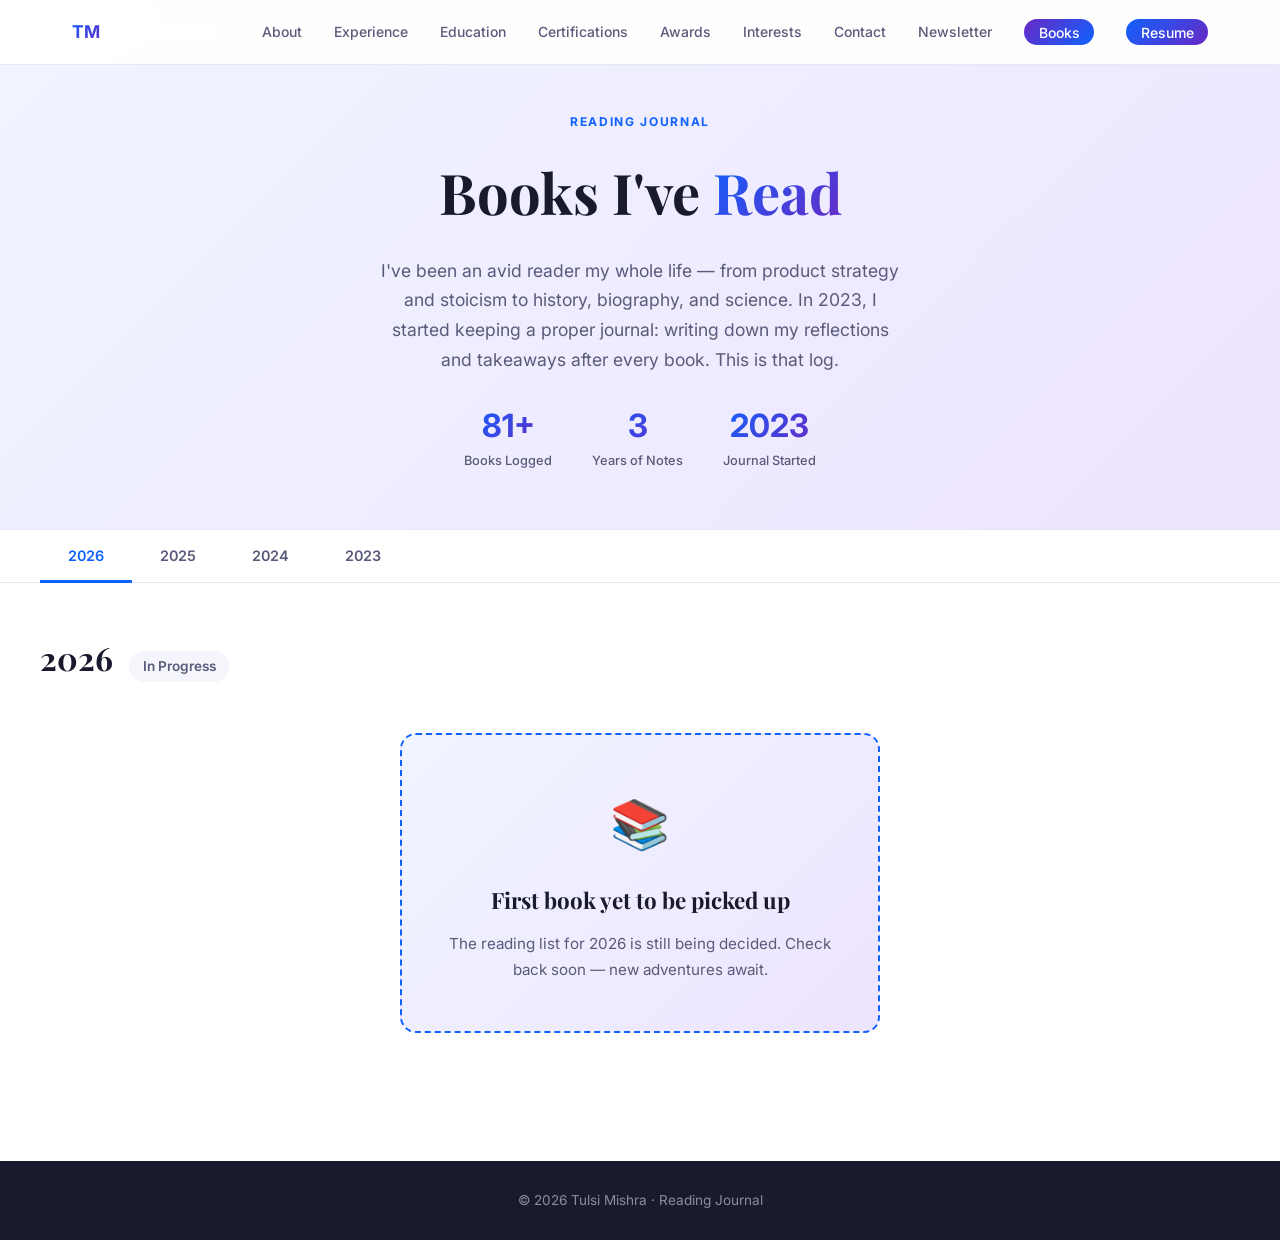
==== books.html @ aa8ccc3f "Improve Books page description and interest card - books.html: Clarify that reading predates the jou" ====
<!DOCTYPE html>
<html lang="en">
<head>
  <meta charset="UTF-8" />
  <meta name="viewport" content="width=device-width, initial-scale=1.0" />
  <title>Reading Journal — Tulsi Mishra</title>
  <link rel="preconnect" href="https://fonts.googleapis.com" />
  <link rel="preconnect" href="https://fonts.gstatic.com" crossorigin />
  <link href="https://fonts.googleapis.com/css2?family=Inter:wght@300;400;500;600;700&family=Playfair+Display:wght@700&display=swap" rel="stylesheet" />
  <link rel="stylesheet" href="style.css" />
  <style>
    /* ===========================
       BOOKS PAGE SPECIFIC
       =========================== */

    .books-hero {
      padding: 7rem 2rem 3.5rem;
      background: linear-gradient(135deg, #f0f5ff 0%, #ede4ff 100%);
      text-align: center;
      border-bottom: 1px solid var(--border);
    }

    .books-hero .section-label { margin-bottom: 0.75rem; }

    .books-hero h1 {
      font-family: var(--font-display);
      font-size: clamp(2.2rem, 5vw, 3.5rem);
      color: var(--text);
      margin-bottom: 1rem;
    }

    .books-hero h1 .accent {
      background: linear-gradient(135deg, var(--primary), var(--accent));
      -webkit-background-clip: text;
      -webkit-text-fill-color: transparent;
      background-clip: text;
    }

    .books-hero-sub {
      font-size: 1.1rem;
      color: var(--text-muted);
      max-width: 520px;
      margin: 0 auto 2rem;
    }

    .books-stats-bar {
      display: flex;
      justify-content: center;
      gap: 2.5rem;
      flex-wrap: wrap;
    }

    .books-stat {
      text-align: center;
    }

    .books-stat-num {
      display: block;
      font-size: 2rem;
      font-weight: 700;
      background: linear-gradient(135deg, var(--primary), var(--accent));
      -webkit-background-clip: text;
      -webkit-text-fill-color: transparent;
      background-clip: text;
      line-height: 1.2;
    }

    .books-stat-label {
      font-size: 0.8rem;
      color: var(--text-muted);
      font-weight: 500;
    }

    /* ===========================
       YEAR TABS
       =========================== */
    .year-tabs-wrap {
      position: sticky;
      top: 64px;
      z-index: 900;
      background: rgba(255,255,255,0.95);
      backdrop-filter: blur(12px);
      border-bottom: 1px solid var(--border);
      padding: 0 2rem;
    }

    .year-tabs {
      max-width: 1200px;
      margin: 0 auto;
      display: flex;
      gap: 0;
    }

    .year-tab {
      background: none;
      border: none;
      padding: 1rem 1.75rem;
      font-size: 0.9rem;
      font-weight: 600;
      color: var(--text-muted);
      cursor: pointer;
      font-family: var(--font);
      border-bottom: 3px solid transparent;
      transition: all 0.2s;
      position: relative;
      bottom: -1px;
    }

    .year-tab:hover { color: var(--primary); }

    .year-tab.active {
      color: var(--primary);
      border-bottom-color: var(--primary);
    }

    /* ===========================
       YEAR SECTIONS
       =========================== */
    .year-section {
      display: none;
      padding: 3rem 2rem 5rem;
    }

    .year-section.active { display: block; }

    .year-section > .container {
      max-width: 1200px;
      margin: 0 auto;
    }

    .year-header {
      display: flex;
      align-items: baseline;
      gap: 1rem;
      margin-bottom: 3rem;
    }

    .year-title {
      font-family: var(--font-display);
      font-size: 2rem;
      color: var(--text);
    }

    .year-count {
      font-size: 0.85rem;
      font-weight: 600;
      color: var(--text-muted);
      background: var(--bg-alt);
      padding: 0.25rem 0.85rem;
      border-radius: 100px;
    }

    /* ===========================
       MONTH SECTIONS
       =========================== */
    .month-section { margin-bottom: 3.5rem; }

    .month-label {
      font-size: 0.78rem;
      font-weight: 700;
      letter-spacing: 0.12em;
      text-transform: uppercase;
      color: var(--accent);
      margin-bottom: 1.25rem;
      display: flex;
      align-items: center;
      gap: 0.75rem;
    }

    .month-label::after {
      content: '';
      flex: 1;
      height: 1px;
      background: var(--border);
    }

    /* ===========================
       BOOK CARDS GRID
       =========================== */
    .books-grid {
      display: grid;
      grid-template-columns: repeat(auto-fill, minmax(340px, 1fr));
      gap: 1.5rem;
    }

    .book-card {
      background: white;
      border: 1px solid var(--border);
      border-radius: var(--radius);
      padding: 1.75rem;
      box-shadow: var(--shadow);
      transition: var(--transition);
      display: flex;
      flex-direction: column;
    }

    .book-card:hover {
      transform: translateY(-4px);
      box-shadow: var(--shadow-lg);
    }

    .book-card-header {
      margin-bottom: 1rem;
    }

    .book-title {
      font-family: var(--font-display);
      font-size: 1.05rem;
      color: var(--text);
      margin-bottom: 0.3rem;
      line-height: 1.3;
    }

    .book-author {
      font-size: 0.82rem;
      color: var(--primary);
      font-weight: 600;
    }

    .book-tags {
      display: flex;
      flex-wrap: wrap;
      gap: 0.35rem;
      margin-bottom: 1rem;
    }

    .book-tag {
      font-size: 0.72rem;
      font-weight: 600;
      padding: 0.2rem 0.6rem;
      border-radius: 100px;
      background: linear-gradient(135deg, #e8f0ff, #ede4ff);
      color: var(--accent);
    }

    .book-review {
      font-size: 0.9rem;
      color: var(--text-muted);
      line-height: 1.7;
      flex: 1;
    }

    .book-review p { margin-bottom: 0.6rem; }
    .book-review p:last-child { margin-bottom: 0; }

    /* Collapsible takeaways */
    .takeaways-toggle {
      background: none;
      border: 1px solid var(--border);
      border-radius: var(--radius-sm);
      padding: 0.6rem 1rem;
      font-size: 0.82rem;
      font-weight: 600;
      color: var(--text-muted);
      cursor: pointer;
      font-family: var(--font);
      display: flex;
      align-items: center;
      justify-content: space-between;
      width: 100%;
      margin-top: 1rem;
      transition: var(--transition);
    }

    .takeaways-toggle:hover {
      border-color: var(--primary);
      color: var(--primary);
    }

    .takeaways-toggle .toggle-arrow {
      font-size: 1rem;
      transition: transform 0.25s;
    }

    .takeaways-toggle.open .toggle-arrow { transform: rotate(90deg); }

    .takeaways-content {
      display: none;
      margin-top: 0.75rem;
      padding: 1rem;
      background: var(--bg-alt);
      border-radius: var(--radius-sm);
      font-size: 0.85rem;
      color: var(--text-muted);
      line-height: 1.7;
    }

    .takeaways-content.open { display: block; }

    .takeaways-content ul {
      padding-left: 1.25rem;
    }

    .takeaways-content li {
      margin-bottom: 0.4rem;
    }

    .takeaways-content strong {
      color: var(--text);
    }

    /* ===========================
       PLACEHOLDER (2026)
       =========================== */
    .coming-soon-card {
      background: linear-gradient(135deg, #f0f5ff, #ede4ff);
      border: 2px dashed var(--primary);
      border-radius: var(--radius);
      padding: 3rem 2rem;
      text-align: center;
      max-width: 480px;
      margin: 3rem auto;
    }

    .coming-soon-icon {
      font-size: 3rem;
      margin-bottom: 1rem;
      display: block;
    }

    .coming-soon-card h3 {
      font-family: var(--font-display);
      font-size: 1.4rem;
      color: var(--text);
      margin-bottom: 0.75rem;
    }

    .coming-soon-card p {
      font-size: 0.95rem;
      color: var(--text-muted);
    }

    /* ===========================
       RESPONSIVE
       =========================== */
    @media (max-width: 768px) {
      .books-grid { grid-template-columns: 1fr; }
      .year-tab { padding: 0.85rem 1rem; font-size: 0.82rem; }
      .books-stats-bar { gap: 1.5rem; }
    }

    @media (max-width: 480px) {
      .year-tabs-wrap { padding: 0 1rem; }
      .year-section { padding: 2rem 1.25rem 4rem; }
    }
  </style>
</head>
<body>

  <!-- NAV -->
  <nav id="navbar">
    <div class="nav-inner">
      <a href="index.html" class="nav-logo">TM</a>
      <ul class="nav-links">
        <li><a href="index.html#about">About</a></li>
        <li><a href="index.html#experience">Experience</a></li>
        <li><a href="index.html#education">Education</a></li>
        <li><a href="index.html#certifications">Certifications</a></li>
        <li><a href="index.html#awards">Awards</a></li>
        <li><a href="index.html#interests">Interests</a></li>
        <li><a href="index.html#contact">Contact</a></li>
        <li><a href="newsletter.html" target="_blank">Newsletter</a></li>
        <li><a href="books.html" class="nav-resume-btn" style="background:linear-gradient(135deg,var(--accent),var(--primary));">Books</a></li>
        <li><a href="resume.html" target="_blank" class="nav-resume-btn">Resume</a></li>
      </ul>
      <button class="nav-toggle" aria-label="Toggle menu">&#9776;</button>
    </div>
  </nav>

  <!-- BOOKS HERO -->
  <header class="books-hero">
    <div class="section-label">Reading Journal</div>
    <h1>Books I've <span class="accent">Read</span></h1>
    <p class="books-hero-sub">I've been an avid reader my whole life — from product strategy and stoicism to history, biography, and science. In 2023, I started keeping a proper journal: writing down my reflections and takeaways after every book. This is that log.</p>
    <div class="books-stats-bar">
      <div class="books-stat">
        <span class="books-stat-num">81+</span>
        <span class="books-stat-label">Books Logged</span>
      </div>
      <div class="books-stat">
        <span class="books-stat-num">3</span>
        <span class="books-stat-label">Years of Notes</span>
      </div>
      <div class="books-stat">
        <span class="books-stat-num">2023</span>
        <span class="books-stat-label">Journal Started</span>
      </div>
    </div>
  </header>

  <!-- YEAR TABS -->
  <div class="year-tabs-wrap">
    <div class="year-tabs">
      <button class="year-tab active" data-year="2026">2026</button>
      <button class="year-tab" data-year="2025">2025</button>
      <button class="year-tab" data-year="2024">2024</button>
      <button class="year-tab" data-year="2023">2023</button>
    </div>
  </div>

  <!-- ===================== 2026 ===================== -->
  <section id="year-2026" class="year-section active">
    <div class="container">
      <div class="year-header">
        <h2 class="year-title">2026</h2>
        <span class="year-count">In Progress</span>
      </div>
      <div class="coming-soon-card">
        <span class="coming-soon-icon">&#128218;</span>
        <h3>First book yet to be picked up</h3>
        <p>The reading list for 2026 is still being decided. Check back soon — new adventures await.</p>
      </div>
    </div>
  </section>

  <!-- ===================== 2025 ===================== -->
  <section id="year-2025" class="year-section">
    <div class="container">
      <div class="year-header">
        <h2 class="year-title">2025</h2>
        <span class="year-count">16 Books</span>
      </div>

      <!-- July -->
      <div class="month-section">
        <div class="month-label">July</div>
        <div class="books-grid">

          <div class="book-card">
            <div class="book-card-header">
              <div class="book-title">Parliamentary America</div>
              <div class="book-author">Maxwell Stearns</div>
            </div>
            <div class="book-tags">
              <span class="book-tag">Politics</span>
              <span class="book-tag">Governance</span>
            </div>
            <div class="book-review">
              <p>A dense and law-heavy read, but it presented a compelling comparison between the American and other democratic systems. The book's key argument stood out: the U.S. could function more effectively by embracing elements of parliamentary democracy.</p>
              <p>Stearns' proposals — like doubling Congressional seats, using a mixed electoral system, and letting representatives select the president — aim to reduce polarization and promote accountability. The reforms may sound radical, but they are rooted in practical lessons from functioning democracies around the world.</p>
            </div>
          </div>

          <div class="book-card">
            <div class="book-card-header">
              <div class="book-title">Hooked</div>
              <div class="book-author">Nir Eyal</div>
            </div>
            <div class="book-tags">
              <span class="book-tag">Product Management</span>
              <span class="book-tag">Psychology</span>
            </div>
            <div class="book-review">
              <p>A compelling read that explores the psychology behind habit-forming products. It goes beyond just explaining how to create addictive user experiences by thoughtfully addressing the ethical responsibility of product designers.</p>
              <p>Eyal's Hook Model — built around trigger, action, variable reward, and investment — offers a practical framework for understanding how user behaviors are shaped over time. What stands out is how the book speaks to both product creators and users, making it both strategic and self-reflective.</p>
            </div>
          </div>

        </div>
      </div>

      <!-- June -->
      <div class="month-section">
        <div class="month-label">June</div>
        <div class="books-grid">

          <div class="book-card">
            <div class="book-card-header">
              <div class="book-title">The Open Organization</div>
              <div class="book-author">Jim Whitehurst</div>
            </div>
            <div class="book-tags">
              <span class="book-tag">Leadership</span>
              <span class="book-tag">Management</span>
            </div>
            <div class="book-review">
              <p>A valuable read for aspiring managers, especially those curious about how leadership works in open-source environments. While such organizations may appear chaotic from the outside, the book reveals how collaboration, open dialogue, and flat hierarchies drive innovation and alignment.</p>
              <p>Whitehurst makes a strong case for integrating elements of open-source culture — like transparency and participatory decision-making — into traditional corporate settings to enhance agility and engagement. The practical tips he offers at the end of each chapter are insightful and worth revisiting.</p>
            </div>
            <button class="takeaways-toggle" onclick="toggleTakeaways(this)">
              Key Takeaways <span class="toggle-arrow">&#8250;</span>
            </button>
            <div class="takeaways-content">
              <ul>
                <li><strong>Lead with Purpose:</strong> Clearly articulate your organization's purpose and values. Ensure decisions align with that purpose to foster trust and commitment.</li>
                <li><strong>Build a Culture of Engagement:</strong> Involve employees in decision-making. Encourage open dialogue to tap into collective intelligence.</li>
                <li><strong>Embrace Transparency:</strong> Share information freely to empower informed contributions. Open access fosters accountability and accelerates innovation.</li>
                <li><strong>Create a Participatory Environment:</strong> Flatten hierarchy where possible — ideas should win on merit, not rank.</li>
                <li><strong>Nurture Trust and Mutual Respect:</strong> Trust is earned through consistency, openness, and authenticity.</li>
                <li><strong>Encourage Passionate Debate:</strong> Spirited discussions are productive when focused on shared goals.</li>
                <li><strong>Focus on Influence over Control:</strong> Shift from command-and-control to influencing and inspiring. Give people autonomy within clear strategic boundaries.</li>
                <li><strong>Continuously Learn and Adapt:</strong> Be open to feedback and treat change as an ongoing process.</li>
              </ul>
            </div>
          </div>

          <div class="book-card">
            <div class="book-card-header">
              <div class="book-title">Abundance</div>
              <div class="book-author">Ezra Klein &amp; Derek Thompson</div>
            </div>
            <div class="book-tags">
              <span class="book-tag">Politics</span>
              <span class="book-tag">Economics</span>
              <span class="book-tag">Governance</span>
            </div>
            <div class="book-review">
              <p>A highly enlightening read that explores how systemic inefficiencies and bureaucratic obstacles have hindered effective governance in the U.S. The book is packed with powerful examples showing how outdated laws can handicap even well-intentioned reforms, and how waste has permeated government processes.</p>
              <p>At its core, it offers thought-provoking insights on streamlining governance, reigniting innovation, and restoring America's strengths — namely fast action, practical reform, and collaborative problem-solving. The authors argue that by implementing the right frameworks, the country can once again unlock its full potential.</p>
            </div>
          </div>

        </div>
      </div>

      <!-- May -->
      <div class="month-section">
        <div class="month-label">May</div>
        <div class="books-grid">

          <div class="book-card">
            <div class="book-card-header">
              <div class="book-title">High Output Management</div>
              <div class="book-author">Andrew Grove</div>
            </div>
            <div class="book-tags">
              <span class="book-tag">Leadership</span>
              <span class="book-tag">Management</span>
            </div>
            <div class="book-review">
              <p>A must-read for anyone looking to become an effective people or production manager. Rich with real-world examples, the book provides a clear framework for managing teams, increasing productivity, and building scalable systems.</p>
              <p>Grove emphasizes that a manager's output is best measured by the performance of their team and the teams they influence. The book breaks down complex management principles into actionable strategies and its emphasis on output — not just activity — as the true measure of management success is refreshing.</p>
            </div>
          </div>

          <div class="book-card">
            <div class="book-card-header">
              <div class="book-title">The Let Them Theory</div>
              <div class="book-author">Mel Robbins</div>
            </div>
            <div class="book-tags">
              <span class="book-tag">Self-Help</span>
              <span class="book-tag">Relationships</span>
            </div>
            <div class="book-review">
              <p>An impactful book centered on the empowering idea of focusing on what you can control — your actions and reactions — rather than trying to change how others behave or think about you. Mel Robbins shares relatable and practical examples of how to apply the "Let Them" mindset in various life contexts, including with parents, partners, friends, children, and in the workplace.</p>
              <p>While the content is a bit repetitive, the book is ultimately an easy and accessible read that offers valuable reminders for setting boundaries and reducing emotional friction in daily life.</p>
            </div>
          </div>

          <div class="book-card">
            <div class="book-card-header">
              <div class="book-title">Revenge of the Tipping Point</div>
              <div class="book-author">Malcolm Gladwell</div>
            </div>
            <div class="book-tags">
              <span class="book-tag">Business</span>
              <span class="book-tag">Psychology</span>
              <span class="book-tag">Social Science</span>
            </div>
            <div class="book-review">
              <p>An intriguing follow-up that builds on the ideas introduced in The Tipping Point. While the original focused on mavens, connectors, and salespeople as key influencers, this book introduces overstories, superspreaders, and group dynamics as the driving forces behind how small events spiral into massive societal shifts.</p>
              <p>It underscores how even the most trivial or overlooked situations can act as catalysts for pandemic-scale chain reactions, showing how fragile and interconnected modern systems truly are.</p>
            </div>
          </div>

        </div>
      </div>

      <!-- April -->
      <div class="month-section">
        <div class="month-label">April</div>
        <div class="books-grid">

          <div class="book-card">
            <div class="book-card-header">
              <div class="book-title">The Tipping Point</div>
              <div class="book-author">Malcolm Gladwell</div>
            </div>
            <div class="book-tags">
              <span class="book-tag">Business</span>
              <span class="book-tag">Psychology</span>
              <span class="book-tag">Social Science</span>
            </div>
            <div class="book-review">
              <p>A thought-provoking read that explores why some ideas, products, or trends suddenly take off and become viral phenomena. Gladwell's emphasis on how major shifts often happen due to unexpected, subtle influences — not always the most obvious factors — is what stands out most.</p>
              <p>A key insight is the role of three personas: Mavens (knowledgeable information-sharers), Connectors (people who bridge different circles), and Salespeople (persuasive communicators). Each plays a critical role in helping ideas reach that crucial "tipping point."</p>
            </div>
          </div>

          <div class="book-card">
            <div class="book-card-header">
              <div class="book-title">Age of Revolutions</div>
              <div class="book-author">Fareed Zakaria</div>
            </div>
            <div class="book-tags">
              <span class="book-tag">History</span>
              <span class="book-tag">Politics</span>
            </div>
            <div class="book-review">
              <p>A fascinating, if slightly long, exploration of the key political and social upheavals that have shaped the modern Western world. Zakaria provides historical context for how revolutions — whether in governance, economy, or ideology — paved the way for today's democracies, while also showing how easily nations can swing back toward authoritarianism.</p>
              <p>One of the most thought-provoking aspects was how Zakaria draws parallels between historical revolutions and current global trends, highlighting the recurring patterns that challenge and redefine modern governance.</p>
            </div>
          </div>

        </div>
      </div>

      <!-- March -->
      <div class="month-section">
        <div class="month-label">March</div>
        <div class="books-grid">

          <div class="book-card">
            <div class="book-card-header">
              <div class="book-title">Trillion Dollar Coach</div>
              <div class="book-author">Eric Schmidt, Jonathan Rosenberg &amp; Alan Eagle</div>
            </div>
            <div class="book-tags">
              <span class="book-tag">Leadership</span>
              <span class="book-tag">Biography</span>
              <span class="book-tag">Silicon Valley</span>
            </div>
            <div class="book-review">
              <p>An inspiring read filled with real-life examples that make the reader pause and reflect. What stood out most was Bill Campbell's incredible humility, despite being one of the most influential coaches behind some of Silicon Valley's biggest successes. The book paints a powerful picture of how he applied lessons from his football coaching days to build high-trust, high-performance teams in the tech world.</p>
              <p>It emphasizes not just trust and candor, but a deeper, more human leadership style grounded in genuine care for people.</p>
            </div>
            <button class="takeaways-toggle" onclick="toggleTakeaways(this)">
              Key Leadership Lessons <span class="toggle-arrow">&#8250;</span>
            </button>
            <div class="takeaways-content">
              <ul>
                <li><strong>Coach the Whole Person:</strong> Lead with empathy; care about your team personally and professionally.</li>
                <li><strong>Team First:</strong> Prioritize team cohesion and shared success over individual brilliance.</li>
                <li><strong>Listen Intently and Communicate Openly:</strong> Great leaders listen more than they talk and resolve tensions with direct, honest conversation.</li>
                <li><strong>Push for Decisions, Then Align:</strong> Seek consensus, but once a decision is made, commit and execute with full alignment.</li>
                <li><strong>Lead with Love and Loyalty:</strong> The best teams are built on mutual respect, trust, and emotional connection.</li>
              </ul>
            </div>
          </div>

        </div>
      </div>

      <!-- February -->
      <div class="month-section">
        <div class="month-label">February</div>
        <div class="books-grid">

          <div class="book-card">
            <div class="book-card-header">
              <div class="book-title">Nexus</div>
              <div class="book-author">Yuval Noah Harari</div>
            </div>
            <div class="book-tags">
              <span class="book-tag">AI &amp; Tech</span>
              <span class="book-tag">History</span>
            </div>
            <div class="book-review">
              <p>A great but lengthy read, offering an interesting perspective on AI — though not one I fully agree with. The book leans toward doomsaying, touching only briefly on AI's benefits. Despite the overall cautionary tone, it provides a lot to think about, particularly regarding AI regulation and how to prevent it from causing chaos.</p>
              <p>What stood out most were the historical anecdotes and research on how networks evolved over time, shaping human civilization. The book makes a compelling case for how improvements in information collection and dissemination have profoundly influenced politics and society, for better or worse.</p>
            </div>
          </div>

          <div class="book-card">
            <div class="book-card-header">
              <div class="book-title">Good Strategy Bad Strategy</div>
              <div class="book-author">Richard Rumelt</div>
            </div>
            <div class="book-tags">
              <span class="book-tag">Business</span>
              <span class="book-tag">Strategy</span>
            </div>
            <div class="book-review">
              <p>Tediously long and somewhat repetitive, but its core message stands out: good strategy is much more than just an idea, and bad strategy is mere fluff. The kernel of good strategy — diagnosis, guiding policy, and coherent actions — emphasizes structure, intention, and focus, which are essential for successful execution.</p>
              <p>The book also explores why bad strategies are so prevalent, illustrating with examples how many companies fail due to vague goals and a lack of clear direction.</p>
            </div>
          </div>

          <div class="book-card">
            <div class="book-card-header">
              <div class="book-title">The Worlds I See</div>
              <div class="book-author">Dr. Fei-Fei Li</div>
            </div>
            <div class="book-tags">
              <span class="book-tag">AI &amp; Tech</span>
              <span class="book-tag">Biography</span>
            </div>
            <div class="book-review">
              <p>A deeply insightful and inspiring book that chronicles Fei-Fei Li's personal journey while providing a compelling perspective on the evolution of AI. Her contributions, particularly through ImageNet and AlexNet, played a pivotal role in advancing deep learning.</p>
              <p>One of the key takeaways is the concept of the "north star shifting" — how AI's goals have evolved from purely technical advancements to more human-centered, ethical applications. Li also highlights AI's potential in healthcare, education, and accessibility, reinforcing how technology can be leveraged to create meaningful change. A thought-provoking read that balances optimism with realism.</p>
            </div>
          </div>

        </div>
      </div>

      <!-- January -->
      <div class="month-section">
        <div class="month-label">January</div>
        <div class="books-grid">

          <div class="book-card">
            <div class="book-card-header">
              <div class="book-title">Transformed</div>
              <div class="book-author">Marty Cagan</div>
            </div>
            <div class="book-tags">
              <span class="book-tag">Product Management</span>
            </div>
            <div class="book-review">
              <p>An insightful read, though slightly redundant compared to Inspired and Empowered. The book clearly differentiates between feature teams and product teams, reinforces the mercenaries vs. missionaries concept, and outlines the process and effort required to transition into a true product team.</p>
              <p>It provides a structured approach to role delineation, accountability, and driving a change mindset within organizations. I see significant potential for applying these principles in my workplace, especially in fostering ownership and trust to enable a more empowered product culture.</p>
            </div>
          </div>

          <div class="book-card">
            <div class="book-card-header">
              <div class="book-title">Chip War</div>
              <div class="book-author">Chris Miller</div>
            </div>
            <div class="book-tags">
              <span class="book-tag">History</span>
              <span class="book-tag">Technology</span>
              <span class="book-tag">Business</span>
            </div>
            <div class="book-review">
              <p>A compelling read that provides a deep understanding of the conception and evolution of semiconductor technology. From the early days of Fairchild Semiconductor and Texas Instruments to the rise of TSMC, the book offers rich insights into the industry's key players — including Gordon Moore, Bob Noyce, Andy Grove, Morris Chang, and Jensen Huang.</p>
              <p>A must-read for anyone in the computing business, delivering a gripping and comprehensive overview of the semiconductor industry and the critical role chips play as the brains of modern computing. It also examines the strategic role of chips in modern economies and national security.</p>
            </div>
          </div>

          <div class="book-card">
            <div class="book-card-header">
              <div class="book-title">Empowered</div>
              <div class="book-author">Marty Cagan</div>
            </div>
            <div class="book-tags">
              <span class="book-tag">Product Management</span>
              <span class="book-tag">Leadership</span>
            </div>
            <div class="book-review">
              <p>Particularly insightful in emphasizing the importance of ownership, accountability, and trust within teams. The contrast between building empowered product teams and the feature teams many companies mistakenly label as product teams was especially striking.</p>
              <p>The art of product discovery, with its connection to product vision and strategy — and how these elements drive engineering to solve customer problems with creative solutions — was enlightening and inspiring. A key read for any product leader serious about building missionaries, not mercenaries.</p>
            </div>
          </div>

        </div>
      </div>

    </div>
  </section>

  <!-- ===================== 2024 ===================== -->
  <section id="year-2024" class="year-section">
    <div class="container">
      <div class="year-header">
        <h2 class="year-title">2024</h2>
        <span class="year-count">36 Books</span>
      </div>

      <!-- December -->
      <div class="month-section">
        <div class="month-label">December</div>
        <div class="books-grid">

          <div class="book-card">
            <div class="book-card-header">
              <div class="book-title">Power of Secret Negotiating</div>
              <div class="book-author">Roger Dawson</div>
            </div>
            <div class="book-tags">
              <span class="book-tag">Business</span>
              <span class="book-tag">Communication</span>
            </div>
            <div class="book-review">
              <p>A good book for learning the tactics for effective negotiation. Though most of the tactics are most useful in face-to-face deal negotiations, some of the gambits discussed can be applied in a corporate setting as well. The author does a good job of exploring the psychology behind a successful negotiation.</p>
              <p>Some concepts, like the power of title and position, feel a bit outdated and less relevant in today's business world. Overall a good, informative read — though a bit long.</p>
            </div>
          </div>

          <div class="book-card">
            <div class="book-card-header">
              <div class="book-title">The Message</div>
              <div class="book-author">Ta-Nehisi Coates</div>
            </div>
            <div class="book-tags">
              <span class="book-tag">Journalism</span>
              <span class="book-tag">Politics</span>
            </div>
            <div class="book-review">
              <p>Not as compelling as the hype suggested. The book was insightful in covering what is happening in Palestine, the white supremacy narrative in South Carolina, and the state of Senegal — but the author didn't quite succeed in tying these stories together. Written as a letter from the author to his students about the art of writing, the plot felt lost after the second chapter.</p>
              <p>Overall a short, insightful read that could have been better executed.</p>
            </div>
          </div>

          <div class="book-card">
            <div class="book-card-header">
              <div class="book-title">The Four</div>
              <div class="book-author">Scott Galloway</div>
            </div>
            <div class="book-tags">
              <span class="book-tag">Business</span>
              <span class="book-tag">Technology</span>
            </div>
            <div class="book-review">
              <p>An engaging analysis of how Google, Amazon, Meta, and Apple — dubbed the "Four Horsemen" — have captured the public's attention and loyalty through innovative strategies. While the data is somewhat outdated (written in 2018), the book's core message about their enduring dominance and diversification strategies remains highly relevant.</p>
              <p>Galloway delivers thought-provoking insights and a unique perspective on why these companies are positioned to win for years to come.</p>
            </div>
          </div>

        </div>
      </div>

      <!-- November -->
      <div class="month-section">
        <div class="month-label">November</div>
        <div class="books-grid">

          <div class="book-card">
            <div class="book-card-header">
              <div class="book-title">Lean In</div>
              <div class="book-author">Sheryl Sandberg</div>
            </div>
            <div class="book-tags">
              <span class="book-tag">Leadership</span>
              <span class="book-tag">Gender &amp; Equality</span>
            </div>
            <div class="book-review">
              <p>A concise yet compelling book by one of the tech world's most influential female leaders. Through her personal journey and research, Sandberg highlights the unique challenges women face in the workplace and offers practical solutions to address them.</p>
              <p>While some may view it as a feminist manifesto, the book transcends labels, focusing on genuine issues of gender inequality. It provides actionable insights for both women and men, showing how men can support greater female participation at work and empower the women in their lives to confidently pursue their ambitions.</p>
            </div>
          </div>

          <div class="book-card">
            <div class="book-card-header">
              <div class="book-title">Radical Candor</div>
              <div class="book-author">Kim Scott</div>
            </div>
            <div class="book-tags">
              <span class="book-tag">Leadership</span>
              <span class="book-tag">Management</span>
            </div>
            <div class="book-review">
              <p>A guide for managers on how to provide feedback that is both candid and compassionate, balancing directness with care. While the book primarily targets leaders, it offers valuable lessons on effective people skills that are applicable to anyone aspiring to lead.</p>
              <p>I found its techniques for conducting different types of meetings — ranging from one-on-ones to full staff gatherings — particularly useful. This book is a resource I plan to revisit if I have the opportunity to lead a team.</p>
            </div>
          </div>

          <div class="book-card">
            <div class="book-card-header">
              <div class="book-title">Toyota Kata</div>
              <div class="book-author">Mike Rother</div>
            </div>
            <div class="book-tags">
              <span class="book-tag">Management</span>
              <span class="book-tag">Operations</span>
            </div>
            <div class="book-review">
              <p>Offers valuable insights into process improvement through a mindset of continuous refinement. While focused on manufacturing, Rother's approach — moving from a current state to a target condition in manageable, iterative steps — is applicable across industries, including tech.</p>
              <p>The book emphasizes two main "kata" or routines: the Improvement Kata (reaching a target condition by systematically working through obstacles in small, iterative steps) and the Coaching Kata (developing teams' skills through structured coaching). It is not a manual but a framework for cultivating habits of curiosity, experimentation, and incremental progress.</p>
            </div>
          </div>

        </div>
      </div>

      <!-- October -->
      <div class="month-section">
        <div class="month-label">October</div>
        <div class="books-grid">

          <div class="book-card">
            <div class="book-card-header">
              <div class="book-title">Thinking, Fast and Slow</div>
              <div class="book-author">Daniel Kahneman</div>
            </div>
            <div class="book-tags">
              <span class="book-tag">Psychology</span>
              <span class="book-tag">Science</span>
            </div>
            <div class="book-review">
              <p>An exploration of how our minds work through two primary systems: System 1 (fast, automatic, intuitive) and System 2 (slow, deliberate, logical). The book provides insight into the ways these systems shape our judgments and decisions. Despite some ideas seeming straightforward, the book highlights surprising influences on our choices, including trivial details we might typically overlook.</p>
              <p>The examples around probability, gambling, and rational versus intuitive thought are fascinating. Overall, a thorough read that makes us more mindful of our biases and encourages a more vigilant, balanced approach to decision-making.</p>
            </div>
          </div>

          <div class="book-card">
            <div class="book-card-header">
              <div class="book-title">Roadside MBA</div>
              <div class="book-author">Michael Mazzeo, Paul Oyer &amp; Scott Schaefer</div>
            </div>
            <div class="book-tags">
              <span class="book-tag">Business</span>
              <span class="book-tag">Economics</span>
            </div>
            <div class="book-review">
              <p>Follows three business school professors as they visit small businesses across America, offering insights on how MBA-level principles apply to real-world challenges in diverse industries. From identifying niche markets to understanding delegation, this book effectively distills core MBA principles — like economies of scale, marketing research, and targeted advertising — into easy-to-understand, practical tips.</p>
              <p>It offers a balanced view of strategies for scaling and optimizing operations, making it relevant for both entrepreneurs and corporate professionals.</p>
            </div>
          </div>

          <div class="book-card">
            <div class="book-card-header">
              <div class="book-title">The Warmth of Other Suns</div>
              <div class="book-author">Isabel Wilkerson</div>
            </div>
            <div class="book-tags">
              <span class="book-tag">History</span>
              <span class="book-tag">Social History</span>
            </div>
            <div class="book-review">
              <p>A monumental yet captivating book that chronicles the Great Migration of African Americans from the South to the North of the United States. Through the lives of three individuals — Ida Mae, a sharecropper; George Starling, a fruit picker; and Robert Pershing Foster, a doctor — the author vividly illustrates the harsh realities of Jim Crow and the deep injustices these individuals faced.</p>
              <p>The narrative flows with such depth and detail that it almost feels like fiction. For me, this was a deeply eye-opening read, instilling a renewed sense of humility and respect. Much like Caste, this book left a lasting impression.</p>
            </div>
          </div>

        </div>
      </div>

      <!-- September -->
      <div class="month-section">
        <div class="month-label">September</div>
        <div class="books-grid">

          <div class="book-card">
            <div class="book-card-header">
              <div class="book-title">The McKinsey Way</div>
              <div class="book-author">Ethan M. Rasiel</div>
            </div>
            <div class="book-tags">
              <span class="book-tag">Business</span>
              <span class="book-tag">Consulting</span>
            </div>
            <div class="book-review">
              <p>Not a particularly good book in my opinion. There was no real actionable advice — mostly a collection of self-congratulatory anecdotes. If you go by the book, what McKinsey really values seems to be appearance and pedigree, with little mention of skills. There are far better books on presentation skills and problem-solving.</p>
              <p>The only worthwhile takeaway was to focus on meritocracy and hard work. Other than that, the content has been articulated far better in other communication books — especially Carmine Gallo's works.</p>
            </div>
          </div>

          <div class="book-card">
            <div class="book-card-header">
              <div class="book-title">On Hinduism</div>
              <div class="book-author">Wendy Doniger</div>
            </div>
            <div class="book-tags">
              <span class="book-tag">Religion</span>
              <span class="book-tag">History</span>
            </div>
            <div class="book-review">
              <p>A long but interesting book — an in-depth analysis of Hinduism in which the author, through a series of scholarly analyses, provides insights on the evolution of the religion over millennia. The book addresses both contemporary and ancient issues through interpretation of ancient texts as well as modern-day interpretations of Hindu identity and challenges.</p>
              <p>All in all, a good academic read. Due to the academic nature of the chapters, it took me three months to complete — but well worth the effort for those interested in the subject.</p>
            </div>
          </div>

        </div>
      </div>

      <!-- August -->
      <div class="month-section">
        <div class="month-label">August</div>
        <div class="books-grid">

          <div class="book-card">
            <div class="book-card-header">
              <div class="book-title">Brave New Words</div>
              <div class="book-author">Salman Khan</div>
            </div>
            <div class="book-tags">
              <span class="book-tag">AI &amp; Tech</span>
              <span class="book-tag">Education</span>
            </div>
            <div class="book-review">
              <p>The founder of Khan Academy does a great job of providing an optimistic viewpoint on how AI will change education and jobs. The book discusses how, with the proper guardrails, AI can be leveraged for better one-on-one education for students across the world. It also explores how AI can be used as a friend to both students and teachers in ways that enhance creativity.</p>
              <p>A great read overall — with the exception of the occasional marketing pitch for Khan Academy and Khanmigo. It strongly advocates for a Socratic way of dialogue with AI to get the most out of it.</p>
            </div>
          </div>

          <div class="book-card">
            <div class="book-card-header">
              <div class="book-title">The Trusted Advisor</div>
              <div class="book-author">David H. Maister, Charles Green &amp; Robert Galford</div>
            </div>
            <div class="book-tags">
              <span class="book-tag">Business</span>
              <span class="book-tag">Leadership</span>
            </div>
            <div class="book-review">
              <p>A guide for professionals on how to build trust with clients and establish themselves as trusted advisors rather than mere service providers. Through real-world examples and a structured framework, the authors provide a roadmap for transitioning from transactional relationships to ones based on deep trust and mutual respect.</p>
            </div>
            <button class="takeaways-toggle" onclick="toggleTakeaways(this)">
              Key Takeaways <span class="toggle-arrow">&#8250;</span>
            </button>
            <div class="takeaways-content">
              <ul>
                <li><strong>Trust Equation:</strong> Trust = Credibility + Reliability + Intimacy, minus self-orientation. Maximize the first three and minimize the fourth.</li>
                <li><strong>Active Listening and Empathy:</strong> Genuinely caring about the client's issues is crucial for building trust.</li>
                <li><strong>Focus on the Relationship, Not Just the Transaction:</strong> Aim for long-term partnerships rather than individual deals.</li>
                <li><strong>Trust Takes Time to Build:</strong> Requires consistent effort, transparent communication, and delivering on promises.</li>
                <li><strong>Client's Best Interests First:</strong> Always act in the client's best interests, even if it doesn't directly benefit you.</li>
              </ul>
            </div>
          </div>

        </div>
      </div>

      <!-- July -->
      <div class="month-section">
        <div class="month-label">July</div>
        <div class="books-grid">

          <div class="book-card">
            <div class="book-card-header">
              <div class="book-title">Magic Words</div>
              <div class="book-author">Jonah Berger</div>
            </div>
            <div class="book-tags">
              <span class="book-tag">Communication</span>
              <span class="book-tag">Psychology</span>
            </div>
            <div class="book-review">
              <p>A great read with powerful insights on how using the correct words and language can make anyone more credible in any form of communication — professional or personal. The author lays out a seven-step framework for using language to one's advantage.</p>
            </div>
            <button class="takeaways-toggle" onclick="toggleTakeaways(this)">
              The 7-Step Framework <span class="toggle-arrow">&#8250;</span>
            </button>
            <div class="takeaways-content">
              <ul>
                <li><strong>Activate Identity &amp; Agency:</strong> Use definitive words like "don't" instead of "can't." Nouns are more powerful than verbs — "Will you be a helper?" is more impactful than "Will you help me?"</li>
                <li><strong>Convey Confidence:</strong> Use present tense more often. Avoid filler words and nervous speech.</li>
                <li><strong>Ask the Right Questions:</strong> Asking for advice makes you look smarter. Avoid assumptions and follow up.</li>
                <li><strong>Leverage Concreteness:</strong> Be concrete or abstract depending on context. Concreteness helps people feel heard; abstraction works when keeping things high-level.</li>
                <li><strong>Employ Emotion:</strong> Use crests and troughs in your story to take your audience on an emotional journey.</li>
                <li><strong>Harness Similarity and Difference:</strong> Use strategically depending on the context.</li>
                <li><strong>Use the Right Words Consciously:</strong> Choosing words deliberately can help us let go of biases.</li>
              </ul>
            </div>
          </div>

          <div class="book-card">
            <div class="book-card-header">
              <div class="book-title">Tools and Weapons</div>
              <div class="book-author">Brad Smith</div>
            </div>
            <div class="book-tags">
              <span class="book-tag">Technology</span>
              <span class="book-tag">Policy</span>
            </div>
            <div class="book-review">
              <p>Brad Smith, Microsoft's longtime chief legal counsel, covers tech, government policies, and what needs to change for humanity to adapt to fast-paced digital innovations. With numerous examples across 15 chronological chapters, he shows how these three are deeply intertwined.</p>
              <p>The book touches upon cybersecurity, tech regulation, data regulation, and the AI revolution — and advocates for democratic, humanity-driven control over technological advancements. A riveting read for anyone in the tech industry. The bottom line: technology will advance at a fast rate, and we have to make sure humanity keeps up.</p>
            </div>
          </div>

        </div>
      </div>

      <!-- June -->
      <div class="month-section">
        <div class="month-label">June</div>
        <div class="books-grid">

          <div class="book-card">
            <div class="book-card-header">
              <div class="book-title">The Innovation Secrets of Steve Jobs</div>
              <div class="book-author">Carmine Gallo</div>
            </div>
            <div class="book-tags">
              <span class="book-tag">Business</span>
              <span class="book-tag">Innovation</span>
              <span class="book-tag">Leadership</span>
            </div>
            <div class="book-review">
              <p>As effective as the first book in the series. It enumerates the strategies and tools that entrepreneurs and professionals can use to speak to creativity and real innovation in any workplace. The seven principles that Steve Jobs followed are compelling and actionable.</p>
            </div>
            <button class="takeaways-toggle" onclick="toggleTakeaways(this)">
              The 7 Principles <span class="toggle-arrow">&#8250;</span>
            </button>
            <div class="takeaways-content">
              <ul>
                <li>Do what you love — Think differently about your career</li>
                <li>Put a dent in the universe — Think differently about your vision</li>
                <li>Kick-start your brain — Think differently about how you think</li>
                <li>Sell dreams, not products — Think differently about your customers</li>
                <li>Say no to 1,000 things — Think differently about design. Apple is more proud of the things it hasn't done than what it has.</li>
                <li>Create insanely great experiences — Think differently about your brand</li>
                <li>Master the message — Think differently about your story. There is no value in great ideas if you can't communicate them in an interesting way.</li>
              </ul>
            </div>
          </div>

        </div>
      </div>

      <!-- May -->
      <div class="month-section">
        <div class="month-label">May</div>
        <div class="books-grid">

          <div class="book-card">
            <div class="book-card-header">
              <div class="book-title">Dare to Lead</div>
              <div class="book-author">Brené Brown</div>
            </div>
            <div class="book-tags">
              <span class="book-tag">Leadership</span>
              <span class="book-tag">Self-Help</span>
            </div>
            <div class="book-review">
              <p>Beautifully written, albeit a bit long. This book teaches the reader how to be a better leader by being appropriately vulnerable. It makes the compelling case that it takes courage to be vulnerable and to have tough conversations. Empathy, connection, and trust are paramount to becoming a better leader.</p>
              <p>The book is full of relevant, common day-to-day examples that make the case for how daring leadership should look in an age defined by fear, scarcity, and uncertainty.</p>
            </div>
          </div>

          <div class="book-card">
            <div class="book-card-header">
              <div class="book-title">Stillness Is the Key</div>
              <div class="book-author">Ryan Holiday</div>
            </div>
            <div class="book-tags">
              <span class="book-tag">Stoicism</span>
              <span class="book-tag">Philosophy</span>
            </div>
            <div class="book-review">
              <p>The third book in Ryan Holiday's Stoicism trilogy brings the concepts full circle. This book talks about how stillness in mind, spirit, and body is important for contentment and purpose. Again full of quotes and inspiring examples, it tells the reader how to practice stillness while going deep into its importance.</p>
            </div>
          </div>

          <div class="book-card">
            <div class="book-card-header">
              <div class="book-title">Ego Is the Enemy</div>
              <div class="book-author">Ryan Holiday</div>
            </div>
            <div class="book-tags">
              <span class="book-tag">Stoicism</span>
              <span class="book-tag">Philosophy</span>
            </div>
            <div class="book-review">
              <p>The second book in the trilogy. With a wealth of examples and quotes, the author takes the reader on a self-reflective journey of how ego becomes a hindrance — and how it can creep up in any of the three phases of life (aspiration, success, and failure), almost certainly leading to harm.</p>
              <p>No matter what you do, one must be in a constant state of learning, with total control and restraint, working without taking pride in results or actions themselves.</p>
            </div>
          </div>

          <div class="book-card">
            <div class="book-card-header">
              <div class="book-title">The Obstacle Is the Way</div>
              <div class="book-author">Ryan Holiday</div>
            </div>
            <div class="book-tags">
              <span class="book-tag">Stoicism</span>
              <span class="book-tag">Philosophy</span>
            </div>
            <div class="book-review">
              <p>My first book on Stoicism, read after being inspired by quotes from Marcus Aurelius. Ryan Holiday, the modern master of Stoicism, shows through extensive research how one can convert obstacles into opportunities. The book focuses on perception of the roadblock, willingness to act on it (right action, not blind action), and the willpower to persevere through difficulty.</p>
              <p>A great read — and it left me eager to continue with the rest of the series.</p>
            </div>
          </div>

          <div class="book-card">
            <div class="book-card-header">
              <div class="book-title">Improv Wisdom</div>
              <div class="book-author">Patricia Ryan Madson</div>
            </div>
            <div class="book-tags">
              <span class="book-tag">Communication</span>
              <span class="book-tag">Self-Help</span>
            </div>
            <div class="book-review">
              <p>Patricia Ryan Madson, an improv professor at Stanford University, has lucidly imparted improv wisdom through 13 maxims that compel the reader to live in the present and focus on what's important. A short but genuinely impactful read.</p>
            </div>
            <button class="takeaways-toggle" onclick="toggleTakeaways(this)">
              The 13 Maxims <span class="toggle-arrow">&#8250;</span>
            </button>
            <div class="takeaways-content">
              <ul>
                <li><strong>Say Yes:</strong> There are more instances where you can say yes — don't default to no.</li>
                <li><strong>Don't Over-Prepare:</strong> Be prepared, but not overly so. Use the present moment effectively. Fear is misplaced attention.</li>
                <li><strong>Just Show Up — On Time:</strong> Punctuality for yourself and others.</li>
                <li><strong>Start Anywhere:</strong> All starting points are valid. Trust your mind to develop ideas as you speak.</li>
                <li><strong>Be Average:</strong> Sometimes the right answer is the obvious one. Think inside the box.</li>
                <li><strong>Pay Attention:</strong> Observe, find answers, and listen. Shift attention from yourself to others.</li>
                <li><strong>Face the Facts:</strong> Accept what cannot be changed. Embrace the wobble.</li>
                <li><strong>Stay on Course:</strong> Have a purpose. Improvise everything to achieve it.</li>
                <li><strong>Wake Up to the Gifts:</strong> Practice gratitude. Make "thank you" your mantra.</li>
                <li><strong>Make Mistakes, Please:</strong> Admitting a mistake shows character. Cultivate a flexible mind.</li>
                <li><strong>Act Now:</strong> Do not procrastinate. If you can't get out of it, get into it.</li>
                <li><strong>Take Care of Each Other:</strong> Share control and listen.</li>
                <li><strong>Enjoy the Ride:</strong> Have fun along the way. Lighten up.</li>
              </ul>
            </div>
          </div>

        </div>
      </div>

      <!-- April -->
      <div class="month-section">
        <div class="month-label">April</div>
        <div class="books-grid">

          <div class="book-card">
            <div class="book-card-header">
              <div class="book-title">1776</div>
              <div class="book-author">David McCullough</div>
            </div>
            <div class="book-tags">
              <span class="book-tag">History</span>
              <span class="book-tag">Biography</span>
            </div>
            <div class="book-review">
              <p>A masterful narrative of the trials and tribulations of the American independence movement in the year 1776. Though the Declaration was written in July, the months that followed — as described in this powerful drama with extraordinary narrative vitality — proved to be perilous. It was through Washington's relentless perseverance and sheer willpower that American independence became a realized dream.</p>
              <p>The book also pays tribute to Nathaniel Greene and Henry Knox, who were instrumental in the war. A gripping read with great narrative that keeps the reader hooked throughout.</p>
            </div>
          </div>

          <div class="book-card">
            <div class="book-card-header">
              <div class="book-title">The Goal</div>
              <div class="book-author">Eli Goldratt</div>
            </div>
            <div class="book-tags">
              <span class="book-tag">Management</span>
              <span class="book-tag">Operations</span>
            </div>
            <div class="book-review">
              <p>A must-read for managers, DevOps practitioners, and supply chain professionals. It focuses on exploiting bottlenecks and controlling flow in order to manage inventory and throughput. Having read The Phoenix Project first, it's clear that book was deeply inspired by The Goal. The concepts for improving throughput translate very well into a software DevOps environment.</p>
            </div>
            <button class="takeaways-toggle" onclick="toggleTakeaways(this)">
              The Five Steps <span class="toggle-arrow">&#8250;</span>
            </button>
            <div class="takeaways-content">
              <ul>
                <li>Identify the system constraint</li>
                <li>Decide how to exploit the system's constraint</li>
                <li>Subordinate everything else to the above decision</li>
                <li>Elevate / empower the system's constraints</li>
                <li>If a constraint has been broken in the previous steps, go back to Step 1 — but do not allow inertia to cause a new system constraint</li>
              </ul>
            </div>
          </div>

          <div class="book-card">
            <div class="book-card-header">
              <div class="book-title">Inspired</div>
              <div class="book-author">Marty Cagan</div>
            </div>
            <div class="book-tags">
              <span class="book-tag">Product Management</span>
            </div>
            <div class="book-review">
              <p>Easily one of the best product management books out there. The book lived up to its hype. As a product manager, it forced me to ask whether I was doing the right things and showed me areas where I could improve. I've already started implementing some of the concepts in my work, and it also prompted me to assess whether the culture at my company is right for building great products.</p>
              <p>A must-read for every PM and tech manager. I will definitely return to this book multiple times throughout my career.</p>
            </div>
            <button class="takeaways-toggle" onclick="toggleTakeaways(this)">
              Key Takeaways <span class="toggle-arrow">&#8250;</span>
            </button>
            <div class="takeaways-content">
              <ul>
                <li>Product team members should be missionaries, not mercenaries</li>
                <li>Always maintain a stubborn product vision and a good product strategy</li>
                <li>Business outcomes are the key measure of success</li>
                <li>All products should have value, feasibility, usability, and business viability</li>
                <li>Solve the problem with the business objective in mind</li>
                <li>Gradually shift focus from features to business outcomes</li>
                <li>A strong innovation culture must be aligned with a strong execution culture</li>
                <li>Include engineering early in the product discovery process</li>
              </ul>
            </div>
          </div>

          <div class="book-card">
            <div class="book-card-header">
              <div class="book-title">Keeping at It</div>
              <div class="book-author">Paul Volcker</div>
            </div>
            <div class="book-tags">
              <span class="book-tag">Finance</span>
              <span class="book-tag">Biography</span>
            </div>
            <div class="book-review">
              <p>A must-read for anyone interested in finance or associated with the financial industry. This memoir of one of the most important figures in U.S. financial history covers Paul Volcker's career across the New York Fed, the Federal Reserve, and multiple corporate roles. The reader gets a real feel for how finance works at an international and national level.</p>
              <p>Volcker draws a parallel between good finance and good governance. Though sometimes a bit technical, it's an informative and illuminating read overall.</p>
            </div>
          </div>

        </div>
      </div>

      <!-- March -->
      <div class="month-section">
        <div class="month-label">March</div>
        <div class="books-grid">

          <div class="book-card">
            <div class="book-card-header">
              <div class="book-title">Think Faster, Talk Smarter</div>
              <div class="book-author">Matt Abrahams</div>
            </div>
            <div class="book-tags">
              <span class="book-tag">Communication</span>
            </div>
            <div class="book-review">
              <p>Having already listened to all of the author's podcast episodes, reading the book was a welcome refresher — with all of the key concepts supported by clear examples. A must-have for anyone subject to spontaneous communication regularly.</p>
              <p>The key to spontaneous communication includes: calming anxiety (breathing exercises help), unlocking creativity by not judging yourself, redefining your mindset, listening to understand, leveraging story structure, and always focusing on the core message you're trying to convey.</p>
            </div>
          </div>

          <div class="book-card">
            <div class="book-card-header">
              <div class="book-title">Contagious</div>
              <div class="book-author">Jonah Berger</div>
            </div>
            <div class="book-tags">
              <span class="book-tag">Business</span>
              <span class="book-tag">Marketing</span>
              <span class="book-tag">Psychology</span>
            </div>
            <div class="book-review">
              <p>The perfect recipe book for making product ideas and messages stick and gain virality. Berger succinctly summarizes six steps (the acronym <strong>STEPPS</strong>) to produce valuable, viral messaging across products.</p>
            </div>
            <button class="takeaways-toggle" onclick="toggleTakeaways(this)">
              The STEPPS Framework <span class="toggle-arrow">&#8250;</span>
            </button>
            <div class="takeaways-content">
              <ul>
                <li><strong>Social Currency:</strong> We share things that make us look good. Leverage inner remarkability, game mechanics, and make people feel like insiders.</li>
                <li><strong>Triggers:</strong> Top of mind, tip of tongue. Make your product triggered by environmental cues and context.</li>
                <li><strong>Emotion:</strong> Make people care enough to share. High-arousal emotions — awe, anger, anxiety — are key for virality.</li>
                <li><strong>Public:</strong> Make it observable. People tend to follow one another, so public visibility creates momentum.</li>
                <li><strong>Practical Value:</strong> Highlight the value to spread the word — price discounts, promotions, and quantity restraints all work. Use the "Rule of 100" for pricing.</li>
                <li><strong>Stories:</strong> Valuable stories are Trojan horses — information travels under the guise of idle chatter. The surface plot grabs attention while the body carries the hidden message.</li>
              </ul>
            </div>
          </div>

          <div class="book-card">
            <div class="book-card-header">
              <div class="book-title">The Phoenix Project</div>
              <div class="book-author">Gene Kim, Kevin Behr &amp; George Spafford</div>
            </div>
            <div class="book-tags">
              <span class="book-tag">Technology</span>
              <span class="book-tag">Management</span>
              <span class="book-tag">DevOps</span>
            </div>
            <div class="book-review">
              <p>A business novel about streamlining IT operations and aligning DevOps and other teams to eliminate bottlenecks and facilitate timely product delivery. The book touches on four types of work — planned work, change management, business work, and unplanned work — and teaches effective ways to handle unplanned work that gets in the way of delivering business impact.</p>
              <p>The three ways of streamlining IT operations: (1) Creating fast flow through safe-to-change systems, (2) Fixing quality at source to avoid rework, and (3) Fostering experimentation and trust between teams.</p>
            </div>
          </div>

        </div>
      </div>

      <!-- February -->
      <div class="month-section">
        <div class="month-label">February</div>
        <div class="books-grid">

          <div class="book-card">
            <div class="book-card-header">
              <div class="book-title">The Psychology of Money</div>
              <div class="book-author">Morgan Housel</div>
            </div>
            <div class="book-tags">
              <span class="book-tag">Finance</span>
              <span class="book-tag">Self-Help</span>
            </div>
            <div class="book-review">
              <p>Small but powerful. The insights packed in this book compel the reader to think about making financial reforms while also invoking a retrospective of the past. The book ends with a very interesting summary of American financial history, comparing and contrasting the various waves of economic rise and fall since World War II.</p>
            </div>
            <button class="takeaways-toggle" onclick="toggleTakeaways(this)">
              Key Takeaways <span class="toggle-arrow">&#8250;</span>
            </button>
            <div class="takeaways-content">
              <ul>
                <li>Market volatility is a fee, not a fine — everything catches up in the end</li>
                <li>Financial goals differ for everyone; don't take advice from people whose goals don't align with yours</li>
                <li>Financial independence, rather than becoming wealthy, is a healthier goal</li>
                <li>You don't need a specific goal to save — you can simply save more</li>
                <li>Calculate how much risk you can take and set reasonable expectations</li>
                <li>Financial decisions are like karma — they catch up with you sooner or later</li>
              </ul>
            </div>
          </div>

          <div class="book-card">
            <div class="book-card-header">
              <div class="book-title">David and Goliath</div>
              <div class="book-author">Malcolm Gladwell</div>
            </div>
            <div class="book-tags">
              <span class="book-tag">Psychology</span>
              <span class="book-tag">Business</span>
            </div>
            <div class="book-review">
              <p>A classic Gladwell — inundated with examples and inspiring stories of people using their strengths to achieve things that might have seemed improbable. The book shows how history has time and again portrayed David as the weakling, but in reality, those deemed "weaker" often have something far more potent in their arsenal.</p>
              <p>The inverted U curve was an interesting concept: too little or too much of anything can be detrimental. The bottom line — it's not luck or valor; it's about how one uses the skills one has to overcome whatever shortcomings one might face. Features individuals like Vivek Ranadivé and Emil Freireich as compelling examples.</p>
            </div>
          </div>

          <div class="book-card">
            <div class="book-card-header">
              <div class="book-title">Surely You're Joking, Mr. Feynman!</div>
              <div class="book-author">Richard Feynman</div>
            </div>
            <div class="book-tags">
              <span class="book-tag">Biography</span>
              <span class="book-tag">Science</span>
            </div>
            <div class="book-review">
              <p>This series of recorded instances from the life of the world-famous Nobel laureate is an inspiring and gripping read. The chapters, though seemingly unrelated, flow into each other with a strange humor, taking us from MIT to Princeton to Los Alamos, Cornell, and Caltech.</p>
              <p>This collection of memoirs gives you a real insight into how a great mind worked — and inspires every reader to be relentlessly curious, question the status quo, and be adventurous in spirit and mind.</p>
            </div>
          </div>

          <div class="book-card">
            <div class="book-card-header">
              <div class="book-title">No Ordinary Time</div>
              <div class="book-author">Doris Kearns Goodwin</div>
            </div>
            <div class="book-tags">
              <span class="book-tag">History</span>
              <span class="book-tag">Biography</span>
            </div>
            <div class="book-review">
              <p>A gripping read as expected from Doris Kearns Goodwin. This book follows FDR's life through the years 1939 to 1945, with a focus on his leadership and Eleanor's hardworking and visionary role. It also gives key insights into their earlier lives and the New Deal era.</p>
              <p>The book humanizes one of the greatest statesmen of the century, showing that their strengths were far greater than their weaknesses. It gives insight into the rise of the United States from military underdog to the world's leading supplier of munitions and manpower during World War II. A must-read for any lover of American history.</p>
            </div>
          </div>

          <div class="book-card">
            <div class="book-card-header">
              <div class="book-title">The Longitude</div>
              <div class="book-author">Dava Sobel</div>
            </div>
            <div class="book-tags">
              <span class="book-tag">History</span>
              <span class="book-tag">Science</span>
            </div>
            <div class="book-review">
              <p>A quick but intriguing read about the history of watches and maritime navigation. This book tells the story of a self-taught clockmaker whose ingenuity led to the discovery of a clock devoid of a pendulum — one that didn't lose time at sea.</p>
              <p>It beautifully introduces the problem: sea farers faced enormous difficulty determining longitude because it depended on time, and an error of just one second could result in a navigational error of hundreds of miles. It also covers the internal politics between scientists and astronomers working to advance their competing theories. A really enjoyable read.</p>
            </div>
          </div>

          <div class="book-card">
            <div class="book-card-header">
              <div class="book-title">Mastery</div>
              <div class="book-author">Robert Greene</div>
            </div>
            <div class="book-tags">
              <span class="book-tag">Self-Help</span>
              <span class="book-tag">Psychology</span>
            </div>
            <div class="book-review">
              <p>A gripping book about how everyone is capable of becoming a master or genius. Through a series of examples ranging from Charles Darwin to Leonardo da Vinci to Martha Graham and Mozart, the author describes the gradual and tedious process of becoming a master, which entails a fixed number of steps and phases.</p>
              <p>Phase 1 is finding your life's calling. Phase 2 is the apprenticeship — observation, tedious practice, and active experimentation. Phase 3 is the creative-active phase, where actions become second nature. The book is clear: attaining mastery is not an end goal but a continual process requiring renewed energy every single day.</p>
            </div>
          </div>

        </div>
      </div>

      <!-- January -->
      <div class="month-section">
        <div class="month-label">January</div>
        <div class="books-grid">

          <div class="book-card">
            <div class="book-card-header">
              <div class="book-title">The Bezos Blueprint</div>
              <div class="book-author">Carmine Gallo</div>
            </div>
            <div class="book-tags">
              <span class="book-tag">Communication</span>
              <span class="book-tag">Business</span>
            </div>
            <div class="book-review">
              <p>A great resource on how to write great memos and successfully convey information to the reader. The three-part structure covers: (1) tools for good written communication — bottom line on top, simple words, active voice, short sentences; (2) building story structure — the 3-act framework, origin stories, and working backwards; and (3) delivering the plan through symbols, data, and a clear log line backed by three key messages.</p>
              <p>The difference between metaphor and analogy was particularly valuable — metaphors are real-life comparisons (A is B), while analogies are metaphors brought to life with a story behind them. Remember: Flesch-Kincaid score of 8 or below and a readability score of 50 or more in all documents.</p>
            </div>
          </div>

          <div class="book-card">
            <div class="book-card-header">
              <div class="book-title">Steve Jobs</div>
              <div class="book-author">Walter Isaacson</div>
            </div>
            <div class="book-tags">
              <span class="book-tag">Biography</span>
              <span class="book-tag">Technology</span>
            </div>
            <div class="book-review">
              <p>An interesting read about one of the most genius salespeople the world has ever seen — with presentation skills that were mind-blowing and a life that was even more so. The book takes you through his adoption, his hippie phase, and his partnership with Steve Wozniak to found Apple.</p>
              <p>Steve Jobs, as portrayed in the book, can be an aspirational leader but not an aspirational human being. It gives a firsthand account of his stint at NeXT and Pixar, and it is inspiring to see how he managed his work with utmost precision. The book compels the reader to debate what is important: the need to control everything and succeed while making enemies, or the need to let go of some things and focus on interpersonal relationships.</p>
            </div>
          </div>

        </div>
      </div>

    </div>
  </section>

  <!-- ===================== 2023 ===================== -->
  <section id="year-2023" class="year-section">
    <div class="container">
      <div class="year-header">
        <h2 class="year-title">2023</h2>
        <span class="year-count">29 Books</span>
      </div>

      <!-- November & December -->
      <div class="month-section">
        <div class="month-label">November &amp; December</div>
        <div class="books-grid">

          <div class="book-card">
            <div class="book-card-header">
              <div class="book-title">Bitter Brew</div>
              <div class="book-author">William Knoedelseder</div>
            </div>
            <div class="book-tags">
              <span class="book-tag">Business</span>
              <span class="book-tag">History</span>
            </div>
            <div class="book-review">
              <p>A gripping read from start to finish that feels almost like fiction. The author beautifully depicts the century-long history of Anheuser-Busch — from Adolphus Busch, the German immigrant who set up the brewery, through successive generations, to August IV and the controversies that eventually led to the company's acquisition by Belgian beverage giant InBev.</p>
              <p>It is a perfect business study on how effective marketing and quality control can make a product — and how failing to take calculated risks internationally can hurt a company big time. A revealing chronicle of American progress and decline over 150 years.</p>
            </div>
          </div>

          <div class="book-card">
            <div class="book-card-header">
              <div class="book-title">How Dogs Love Us</div>
              <div class="book-author">Gregory Berns</div>
            </div>
            <div class="book-tags">
              <span class="book-tag">Science</span>
              <span class="book-tag">Animals</span>
            </div>
            <div class="book-review">
              <p>The book follows the "dog project" that a neuroscientist undertook to understand what dogs are actually thinking. Though much of the book is about training dogs to lie still in an MRI machine, the journey teaches more about how much dogs love us and try to judge our moods and intentions.</p>
              <p>The MRI scans of caudate movement reinforced this. It also proves that positive reward training is more effective than alpha-pack-style training. A worthwhile read: if we give dogs food and shelter, they give us their compassion and attention. They are constantly communicating — all we need to do is pay attention.</p>
            </div>
          </div>

          <div class="book-card">
            <div class="book-card-header">
              <div class="book-title">The Presentation Secrets of Steve Jobs</div>
              <div class="book-author">Carmine Gallo</div>
            </div>
            <div class="book-tags">
              <span class="book-tag">Communication</span>
              <span class="book-tag">Business</span>
            </div>
            <div class="book-review">
              <p>A must-read for anyone who presents to an audience. As a product manager who presents regularly, I took several key learnings from this book. It is divided into three acts: Create the Story, Deliver the Experience, and Refine and Rehearse.</p>
              <p>Key takeaways: create a Twitter-like headline, identify the antagonist (the problem) and the protagonist (your solution), use simplified presentations with minimal words, share a "holy sh*t moment," and practice until the presentation looks effortless. The book makes presenting very similar to acting — and that framing works.</p>
            </div>
          </div>

        </div>
      </div>

      <!-- October -->
      <div class="month-section">
        <div class="month-label">October</div>
        <div class="books-grid">

          <div class="book-card">
            <div class="book-card-header">
              <div class="book-title">The President and the Freedom Fighter</div>
              <div class="book-author">Brian Kilmeade</div>
            </div>
            <div class="book-tags">
              <span class="book-tag">History</span>
              <span class="book-tag">Biography</span>
            </div>
            <div class="book-review">
              <p>A bit bland — especially after reading Team of Rivals, which goes into far greater detail about Abraham Lincoln's life. The research feels somewhat halfhearted, but the concept is novel: it meticulously puts two great lives together — Lincoln the president, and Frederick Douglass the freedom fighter.</p>
              <p>250 pages doesn't do justice to either life, but the main point — that both characters are pivotal in U.S. history, yet are not respected equally — is well-taken. A decent summary for a peek into one of the most important periods in American history.</p>
            </div>
          </div>

          <div class="book-card">
            <div class="book-card-header">
              <div class="book-title">Made to Stick</div>
              <div class="book-author">Chip Heath &amp; Dan Heath</div>
            </div>
            <div class="book-tags">
              <span class="book-tag">Communication</span>
              <span class="book-tag">Marketing</span>
            </div>
            <div class="book-review">
              <p>A must-read to become a successful communicator. Explains why some ideas survive and others don't, using the acronym <strong>SUCCESS</strong>: Simple, Unexpected, Concrete, Credible, Emotional, Stories.</p>
              <p>The process for effective communication: identify the core message, figure out what's counterintuitive about it, and communicate it in a way that breaks your audience's guessing machine. Stories connect, challenge, and inspire. A classic framework worth revisiting regularly.</p>
            </div>
          </div>

        </div>
      </div>

      <!-- September -->
      <div class="month-section">
        <div class="month-label">September</div>
        <div class="books-grid">

          <div class="book-card">
            <div class="book-card-header">
              <div class="book-title">Shoe Dog</div>
              <div class="book-author">Phil Knight</div>
            </div>
            <div class="book-tags">
              <span class="book-tag">Biography</span>
              <span class="book-tag">Business</span>
            </div>
            <div class="book-review">
              <p>A solid read, though not gripping enough to pick up every evening. The story of hard work and its translation into success is portrayed vividly — from the inception of Nike as a distributor of Japanese "Blue Ribbon" shoes, through betrayal, to setting up factories in Asia and ultimately going public.</p>
              <p>An illustrative, entertaining, and educational read. A must-read for people with an entrepreneurial mindset, and also something of a case study in managing difficult people.</p>
            </div>
          </div>

          <div class="book-card">
            <div class="book-card-header">
              <div class="book-title">Talk Like TED</div>
              <div class="book-author">Carmine Gallo</div>
            </div>
            <div class="book-tags">
              <span class="book-tag">Communication</span>
            </div>
            <div class="book-review">
              <p>Really opened up my mind about public speaking. The key to efficient public speaking is practice, being yourself, keeping it succinct (all TED talks are under 18 minutes), and using multi-sensory tools. There are many subtle communication techniques here — like how to use humor judiciously to make a presentation more memorable, and how storytelling plays a crucial role in effective presentations.</p>
              <p>Topics are most effective and memorable when there's a jaw-dropping moment, or when you teach your audience something new in a simple fashion.</p>
            </div>
          </div>

        </div>
      </div>

      <!-- August -->
      <div class="month-section">
        <div class="month-label">August</div>
        <div class="books-grid">

          <div class="book-card">
            <div class="book-card-header">
              <div class="book-title">The Midnight Library</div>
              <div class="book-author">Matt Haig</div>
            </div>
            <div class="book-tags">
              <span class="book-tag">Fiction</span>
            </div>
            <div class="book-review">
              <p>My first fiction novel in a long time. Nora Seed, the main character, is not happy with her life and overdoses in an attempt to escape it. But she ends up at the Midnight Library, guided by her school teacher, and revisits different versions of her life — the result of choices she hadn't made. Each version turns out to be missing something, and she was not happy in any of them.</p>
              <p>More importantly, she sees the positive side of all her options and decides to try her current life once more. The most important lesson: no choices are bad choices, and life can be salvaged at any point. No matter what, your current life is the best possible one you can lead.</p>
            </div>
          </div>

          <div class="book-card">
            <div class="book-card-header">
              <div class="book-title">Team of Rivals</div>
              <div class="book-author">Doris Kearns Goodwin</div>
            </div>
            <div class="book-tags">
              <span class="book-tag">History</span>
              <span class="book-tag">Biography</span>
            </div>
            <div class="book-review">
              <p>A tad bit lengthy but a very well-written, gripping account of the political ingenuity of perhaps America's greatest president. The book tracks the life story of Lincoln alongside his rivals — Henry Seward, Salmon Chase, and Edward Bates — who were all contenders for the presidential nomination in 1860.</p>
              <p>It beautifully portrays Lincoln's rise from obscurity to the White House, his political ingenuity, and his decision to appoint all his rivals to his cabinet. The book covers the establishment of the Republican Party, the secession of southern states, and Lincoln's evolving stance on slavery — ending with his assassination. A must-read for lovers of American history.</p>
            </div>
          </div>

          <div class="book-card">
            <div class="book-card-header">
              <div class="book-title">The Design of Everyday Things</div>
              <div class="book-author">Don Norman</div>
            </div>
            <div class="book-tags">
              <span class="book-tag">Design</span>
              <span class="book-tag">Product Management</span>
            </div>
            <div class="book-review">
              <p>A very interesting and informative read. The book introduces Human-Centered Design and its four major components: affordances (what the product offers), signifiers (how to use the affordances), mapping (connecting signifiers to affordances), and feedback (confirming correct use). Together, these form the foundation of well-designed products.</p>
              <p>The book also covers the psychology of human action, the seven stages of processing, and a key principle: more often than not, when something goes wrong, the problem is a design issue — not user error. Highly recommended for any product manager or designer.</p>
            </div>
          </div>

        </div>
      </div>

      <!-- July -->
      <div class="month-section">
        <div class="month-label">July</div>
        <div class="books-grid">

          <div class="book-card">
            <div class="book-card-header">
              <div class="book-title">Roots</div>
              <div class="book-author">Alex Haley</div>
            </div>
            <div class="book-tags">
              <span class="book-tag">History</span>
              <span class="book-tag">Fiction/Narrative</span>
            </div>
            <div class="book-review">
              <p>Heart-wrenching, riveting, and gripping. Alex Haley has presented the facts in such a vivid way that this cannot be mistaken for fiction. A must-read for anyone who wants to know more about the lesser-known history of slavery in America.</p>
              <p>Through seven generations — from the capture of Kunta Kinte in West Africa to Alex Haley himself — the book tells a story of slavery, freedom, torture, and eventual liberation. The history is told so lucidly through narrative that the reader can literally visualize the war for emancipation through the eyes of those who lived it. A profoundly perspective-shifting read.</p>
            </div>
          </div>

          <div class="book-card">
            <div class="book-card-header">
              <div class="book-title">The Lean Product Playbook</div>
              <div class="book-author">Dan Olsen</div>
            </div>
            <div class="book-tags">
              <span class="book-tag">Product Management</span>
            </div>
            <div class="book-review">
              <p>A must-have for product managers. Every aspiring and existing PM should go through this book. It starts with the concept of product-market fit — a product addressing underserved customer needs — and outlines the lean product process in six iterative steps: determine your target customer, identify underserved needs, define your value proposition, specify your MVP feature set, create your MVP prototype, and test with customers.</p>
              <p>The book also covers UX design principles (the UX design iceberg), how to measure metrics using the AARRR framework, and Kano model analysis. An essential, practical toolkit.</p>
            </div>
          </div>

        </div>
      </div>

      <!-- June -->
      <div class="month-section">
        <div class="month-label">June</div>
        <div class="books-grid">

          <div class="book-card">
            <div class="book-card-header">
              <div class="book-title">Sapiens</div>
              <div class="book-author">Yuval Noah Harari</div>
            </div>
            <div class="book-tags">
              <span class="book-tag">History</span>
              <span class="book-tag">Science</span>
            </div>
            <div class="book-review">
              <p>Exceptional and provocative. Had been meaning to read this for nine years — well worth the wait. It explains four revolutions that changed the dynamics of nature and put humans at the top of the food chain: fire gave us power, farming gave us stability, money gave us community, and science and the Industrial Revolution gave us dangerous power.</p>
              <p>The book concisely packs the entire human history into 450 pages, showing how many imaginary constructs it takes to bind us as a community. It compels you to think: what do we want? And will the next species look upon sapiens the way we look down upon Neanderthals?</p>
            </div>
          </div>

          <div class="book-card">
            <div class="book-card-header">
              <div class="book-title">Escape Velocity</div>
              <div class="book-author">Geoffrey A. Moore</div>
            </div>
            <div class="book-tags">
              <span class="book-tag">Business</span>
              <span class="book-tag">Strategy</span>
              <span class="book-tag">Product Management</span>
            </div>
            <div class="book-review">
              <p>A must-read for every product manager and entrepreneur — closely related to Crossing the Chasm by the same author. This book explores the concept of transitioning a company from innovation to deployment to optimization through five hierarchy of powers: Category, Company, Market, Offer, and Execution.</p>
              <p>The book is riddled with matrices and playbooks for each power level. My favorite is the 9-point market strategy: Target Customer, Compelling Reason to Buy, Whole Offer, Partners and Allies, Sales Strategy, Pricing Strategy, Competition, Positioning, and Next Target. An essential and practical PM toolkit — one I'll definitely return to.</p>
            </div>
          </div>

        </div>
      </div>

      <!-- May -->
      <div class="month-section">
        <div class="month-label">May</div>
        <div class="books-grid">

          <div class="book-card">
            <div class="book-card-header">
              <div class="book-title">The Wizard and the Prophet</div>
              <div class="book-author">Charles C. Mann</div>
            </div>
            <div class="book-tags">
              <span class="book-tag">Science</span>
              <span class="book-tag">Environment</span>
            </div>
            <div class="book-review">
              <p>A highly informative book without any authorial agenda — true journalistic writing that leaves the reader in deep thought about climate change and the fate of the human species. The book compares and contrasts two schools of thought through the lives of ecologist William Vogt and agronomist Norman Borlaug.</p>
              <p>Vogt believed the end is inevitable if we continue to consume resources at the current rate; Borlaug believed technology will find a way to evade extinction. While the author doesn't take sides, he argues that both perspectives, working together, would be the most effective path to a sustainable future.</p>
            </div>
          </div>

          <div class="book-card">
            <div class="book-card-header">
              <div class="book-title">The Sixth Extinction</div>
              <div class="book-author">Elizabeth Kolbert</div>
            </div>
            <div class="book-tags">
              <span class="book-tag">Science</span>
              <span class="book-tag">Environment</span>
            </div>
            <div class="book-review">
              <p>A nice narration of how we are inching toward the sixth extinction. Through examples ranging from woolly mammoths to Sumatran rhinos to the great auk and the ecological islands of the Amazon, the author collects evidence of how humans are contributing to extinction — while also trying to prevent it. She draws comparison from the five earlier mass extinctions and touches on why humans have dodged evolution through what is called the "madness gene."</p>
              <p>A compelling, sobering, and important read.</p>
            </div>
          </div>

        </div>
      </div>

      <!-- April -->
      <div class="month-section">
        <div class="month-label">April</div>
        <div class="books-grid">

          <div class="book-card">
            <div class="book-card-header">
              <div class="book-title">The Audacity of Hope</div>
              <div class="book-author">Barack Obama</div>
            </div>
            <div class="book-tags">
              <span class="book-tag">Politics</span>
              <span class="book-tag">Biography</span>
            </div>
            <div class="book-review">
              <p>A gripping narrative on how politics should be. A bipartisan view on faith, race, international affairs, religion, politics, and family. Though it explicitly presents Obama's vision for how policy-making should look, it gives fair critique of both conservative and liberal commentaries, discussing their merits and demerits.</p>
              <p>As the President says in the book: politics is not about making the laws — it's more about interpreting them. A thought-provoking and nuanced read.</p>
            </div>
          </div>

          <div class="book-card">
            <div class="book-card-header">
              <div class="book-title">Cracking the PM Career</div>
              <div class="book-author">Gayle McDowell &amp; Jackie Bavaro</div>
            </div>
            <div class="book-tags">
              <span class="book-tag">Product Management</span>
            </div>
            <div class="book-review">
              <p>A must-read for every product manager. It gives a clear understanding of the skills, strategy frameworks, and practices it takes to become a successful product manager. It also provides a clear demarcation of the different PM roles that are often confused, and the various levels of product management.</p>
              <p>A lengthy book, but worth the effort. It also gives a clear idea of what the PM job entails in different industries, and I could truly connect it with the role I'm currently in.</p>
            </div>
          </div>

          <div class="book-card">
            <div class="book-card-header">
              <div class="book-title">Crossing the Chasm</div>
              <div class="book-author">Geoffrey A. Moore</div>
            </div>
            <div class="book-tags">
              <span class="book-tag">Business</span>
              <span class="book-tag">Product Management</span>
              <span class="book-tag">Strategy</span>
            </div>
            <div class="book-review">
              <p>A must-read for every product manager, product marketing manager, and entrepreneur. Lucidly points out the different market segments and ways to penetrate each: Visionaries, Pragmatists, Early Adopters, Late Adopters, and Laggards.</p>
              <p>The strategy for crossing the chasm: target your point of attack, assemble your invasion force, define the battle, and launch the invasion. For the success of a product, one should focus on a niche while having the whole product analysis in place. Each phase of the high-tech market lifecycle comes with challenges — this book at least gives you a playbook for tackling them.</p>
            </div>
          </div>

        </div>
      </div>

      <!-- March -->
      <div class="month-section">
        <div class="month-label">March</div>
        <div class="books-grid">

          <div class="book-card">
            <div class="book-card-header">
              <div class="book-title">Caste</div>
              <div class="book-author">Isabel Wilkerson</div>
            </div>
            <div class="book-tags">
              <span class="book-tag">History</span>
              <span class="book-tag">Social History</span>
            </div>
            <div class="book-review">
              <p>Heart-wrenching and eye-opening. It gives an unfiltered account of the racism prevalent in America until the 1970s and draws close comparisons to the caste system in India and the segregation of Nazi Germany. For me, it was educational — and sometimes I had to pause reading to process the trauma that people must have gone through for generations.</p>
              <p>It gave me perspective into life and the biases that people cling to in order to feel entitled to the good things in life. The reflections in the book are relatable, including the recent resurgence of caste-like thinking across the world.</p>
            </div>
          </div>

          <div class="book-card">
            <div class="book-card-header">
              <div class="book-title">Onward</div>
              <div class="book-author">Howard Schultz</div>
            </div>
            <div class="book-tags">
              <span class="book-tag">Business</span>
              <span class="book-tag">Biography</span>
            </div>
            <div class="book-review">
              <p>The story of the Starbucks founder's return to the CEO position following a new economic downturn at the company. It feels a little unauthentic at times, but the story is real. Longer than necessary, but a good read on business strategy. It was inspiring to see how a good business leader steered his company out of economic turmoil when the country's economy was in one of the worst shapes in history.</p>
            </div>
          </div>

          <div class="book-card">
            <div class="book-card-header">
              <div class="book-title">Becoming</div>
              <div class="book-author">Michelle Obama</div>
            </div>
            <div class="book-tags">
              <span class="book-tag">Biography</span>
            </div>
            <div class="book-review">
              <p>A very honest and truthful memoir that shows the power of perseverance and grit. Inspiring in the best sense — it shows how success does not come easy to anyone, and one has to work hard for it. But at the same time it reinforces: if you try, you can do anything.</p>
              <p>From the south side of Chicago to the White House, one of the most popular First Ladies of the United States takes you through a journey of ups and downs and provides deep insights into the uncertainties of life and her way of tackling them. Barack Obama remains my all-time favourite political figure, but Michelle Obama through this book gave me much to ponder.</p>
            </div>
          </div>

        </div>
      </div>

      <!-- February -->
      <div class="month-section">
        <div class="month-label">February</div>
        <div class="books-grid">

          <div class="book-card">
            <div class="book-card-header">
              <div class="book-title">Spare</div>
              <div class="book-author">Prince Harry</div>
            </div>
            <div class="book-tags">
              <span class="book-tag">Biography</span>
            </div>
            <div class="book-review">
              <p>Feels like reading the personal journal of someone who had all the privileges in life yet felt he had nothing. As the second in line to the throne, Prince Harry describes his lack of privacy and the continued torment of the British media. It provides a complete picture, albeit in a somewhat loose and halfhearted way.</p>
            </div>
          </div>

          <div class="book-card">
            <div class="book-card-header">
              <div class="book-title">A Problem from Hell</div>
              <div class="book-author">Samantha Power</div>
            </div>
            <div class="book-tags">
              <span class="book-tag">History</span>
              <span class="book-tag">Politics</span>
              <span class="book-tag">Human Rights</span>
            </div>
            <div class="book-review">
              <p>Thought-provoking and powerful. Takes a very delicate topic — genocide — and dissects each of the major atrocities of the last centuries into four phases: Warning, Recognition, Response, and Aftermath. Though it criticizes major powers for their risk-averse perspectives before involvement, it also shows the criticism these powers can face when they do intervene and make mistakes.</p>
              <p>The overarching theme is to compel the reader to think not about "another Vietnam" but about another Turkey, Iraq, Rwanda, Cambodia, or Bosnia. Each case is heart-wrenching and paints a perfect picture of humanity, reason, morality, and belief.</p>
            </div>
          </div>

          <div class="book-card">
            <div class="book-card-header">
              <div class="book-title">Ikigai</div>
              <div class="book-author">Héctor García &amp; Francesc Miralles</div>
            </div>
            <div class="book-tags">
              <span class="book-tag">Self-Help</span>
              <span class="book-tag">Philosophy</span>
            </div>
            <div class="book-review">
              <p>A bestseller and rightly so. It is a summarized insight into the secrets of leading a long and healthy life, drawing from data points of the longest-lived individuals and correlating their habits. Small things like eating less than necessary, being grateful, remaining active, having good friendships, having a purpose, and being passionate are the key recommendations.</p>
              <p>The most important takeaway for me: stay in the present and be consistent.</p>
            </div>
          </div>

          <div class="book-card">
            <div class="book-card-header">
              <div class="book-title">The Four Agreements</div>
              <div class="book-author">Don Miguel Ruiz</div>
            </div>
            <div class="book-tags">
              <span class="book-tag">Self-Help</span>
              <span class="book-tag">Philosophy</span>
            </div>
            <div class="book-review">
              <p>Written like a sermon, but gripping and a very easy read. It says that happiness and suffering are choices, not situations. The four agreements one must make with oneself: be impeccable with your word, don't take anything personally, don't make assumptions, and always do your best (which may be more or less depending on the day).</p>
              <p>To live in suffering or to live in happiness is a choice that one can make at any time. A simple but genuinely powerful message.</p>
            </div>
          </div>

        </div>
      </div>

      <!-- January -->
      <div class="month-section">
        <div class="month-label">January</div>
        <div class="books-grid">

          <div class="book-card">
            <div class="book-card-header">
              <div class="book-title">Bose</div>
              <div class="book-author">Chandrachur Ghose</div>
            </div>
            <div class="book-tags">
              <span class="book-tag">History</span>
              <span class="book-tag">Biography</span>
            </div>
            <div class="book-review">
              <p>A really gripping story about the Indian freedom fighter Netaji Subhas Chandra Bose, depicting the true nature of Congress, communism, and the political scenario of India in the post-1900s. With so many roles taken up by the leader across this period, the writer does a good job of organizing events chronologically and painting a perfect biography of a person who may be the most underappreciated leader in the Indian fight for independence.</p>
            </div>
          </div>

          <div class="book-card">
            <div class="book-card-header">
              <div class="book-title">Directed</div>
              <div class="book-author">James Burrows</div>
            </div>
            <div class="book-tags">
              <span class="book-tag">Biography</span>
              <span class="book-tag">Entertainment</span>
            </div>
            <div class="book-review">
              <p>A memoir by James Burrows — the renowned director behind popular TV shows like Friends, Cheers, Will &amp; Grace, and Frasier. Sprinkled with dialogues from each of those beloved series, it takes the reader through the inception and evolution of the sitcom in American television. An entertaining and informative read for fans of the genre.</p>
            </div>
          </div>

          <div class="book-card">
            <div class="book-card-header">
              <div class="book-title">Leading</div>
              <div class="book-author">Alex Ferguson</div>
            </div>
            <div class="book-tags">
              <span class="book-tag">Leadership</span>
              <span class="book-tag">Biography</span>
            </div>
            <div class="book-review">
              <p>A tightly written leadership book by one of the greatest football managers of all time. Ferguson talks about the similarities between football and real life or corporate life — what it takes to be successful in one's field, with examples drawn from players and club staff.</p>
              <p>He explains business principles in a purely simplistic way, covering all aspects from strategy, marketing, and negotiation to operations and finances. A compact but insightful read for anyone in a leadership role.</p>
            </div>
          </div>

        </div>
      </div>

    </div>
  </section>

  <!-- FOOTER -->
  <footer>
    <div class="container">
      <p>© 2026 Tulsi Mishra · Reading Journal</p>
    </div>
  </footer>

  <script>
    // Nav scroll effect
    const navbar = document.getElementById('navbar');
    window.addEventListener('scroll', () => {
      navbar.classList.toggle('scrolled', window.scrollY > 20);
    });

    // Mobile menu
    const navToggle = document.querySelector('.nav-toggle');
    const navLinks = document.querySelector('.nav-links');
    if (navToggle) {
      navToggle.addEventListener('click', () => {
        navLinks.classList.toggle('open');
      });
    }

    // Year tab switching
    const tabs = document.querySelectorAll('.year-tab');
    const sections = document.querySelectorAll('.year-section');

    tabs.forEach(tab => {
      tab.addEventListener('click', () => {
        const year = tab.dataset.year;
        tabs.forEach(t => t.classList.remove('active'));
        sections.forEach(s => s.classList.remove('active'));
        tab.classList.add('active');
        document.getElementById('year-' + year).classList.add('active');
        // Scroll to just below the tabs
        document.getElementById('year-' + year).scrollIntoView({ behavior: 'smooth', block: 'start' });
      });
    });

    // Takeaways toggle
    function toggleTakeaways(btn) {
      btn.classList.toggle('open');
      const content = btn.nextElementSibling;
      content.classList.toggle('open');
    }
  </script>

</body>
</html>
---- style.css ----
/* ===========================
   BASE & RESET
   =========================== */
*, *::before, *::after { box-sizing: border-box; margin: 0; padding: 0; }

:root {
  --primary: #0f62fe;
  --primary-dark: #0043ce;
  --accent: #6929c4;
  --text: #1a1a2e;
  --text-muted: #5a5a7a;
  --bg: #ffffff;
  --bg-alt: #f4f6fb;
  --border: #e4e8f0;
  --shadow: 0 4px 24px rgba(15,98,254,0.08);
  --shadow-lg: 0 12px 48px rgba(15,98,254,0.14);
  --radius: 16px;
  --radius-sm: 8px;
  --font: 'Inter', system-ui, sans-serif;
  --font-display: 'Playfair Display', Georgia, serif;
  --transition: all 0.25s cubic-bezier(0.4, 0, 0.2, 1);
}

html { scroll-behavior: smooth; }

body {
  font-family: var(--font);
  color: var(--text);
  background: var(--bg);
  line-height: 1.7;
  overflow-x: hidden;
}

a { text-decoration: none; color: inherit; }

/* ===========================
   NAV
   =========================== */
#navbar {
  position: fixed;
  top: 0; left: 0; right: 0;
  z-index: 1000;
  background: rgba(255,255,255,0.92);
  backdrop-filter: blur(16px);
  border-bottom: 1px solid var(--border);
  transition: var(--transition);
}

#navbar.scrolled {
  box-shadow: 0 2px 24px rgba(0,0,0,0.08);
}

.nav-inner {
  max-width: 1200px;
  margin: 0 auto;
  padding: 0 2rem;
  height: 64px;
  display: flex;
  align-items: center;
  gap: 2rem;
}

.nav-logo {
  font-weight: 700;
  font-size: 1.1rem;
  color: var(--primary);
  background: linear-gradient(135deg, var(--primary), var(--accent));
  -webkit-background-clip: text;
  -webkit-text-fill-color: transparent;
  background-clip: text;
  margin-right: auto;
}

.nav-links {
  display: flex;
  list-style: none;
  gap: 2rem;
}

.nav-links a {
  font-size: 0.875rem;
  font-weight: 500;
  color: var(--text-muted);
  transition: var(--transition);
  position: relative;
}

.nav-links a::after {
  content: '';
  position: absolute;
  bottom: -4px; left: 0; right: 0;
  height: 2px;
  background: var(--primary);
  transform: scaleX(0);
  transition: transform 0.2s;
  border-radius: 1px;
}

.nav-links a:hover { color: var(--primary); }
.nav-links a:hover::after { transform: scaleX(1); }

.nav-toggle { display: none; }

/* ===========================
   HERO
   =========================== */
#hero {
  min-height: 100vh;
  display: flex;
  align-items: center;
  justify-content: space-between;
  padding: 7rem 2rem 4rem;
  max-width: 1200px;
  margin: 0 auto;
  gap: 3rem;
}

.hero-badge {
  display: inline-block;
  background: linear-gradient(135deg, #e8f0ff, #ede4ff);
  color: var(--accent);
  font-size: 0.8rem;
  font-weight: 600;
  letter-spacing: 0.08em;
  text-transform: uppercase;
  padding: 0.4rem 1rem;
  border-radius: 100px;
  margin-bottom: 1.25rem;
}

.hero-content h1 {
  font-family: var(--font-display);
  font-size: clamp(3rem, 7vw, 5.5rem);
  line-height: 1.05;
  color: var(--text);
  margin-bottom: 1.25rem;
}

.hero-content h1 .accent {
  background: linear-gradient(135deg, var(--primary), var(--accent));
  -webkit-background-clip: text;
  -webkit-text-fill-color: transparent;
  background-clip: text;
}

.hero-sub {
  font-size: 1.15rem;
  color: var(--text-muted);
  max-width: 480px;
  margin-bottom: 1.5rem;
}

.hero-meta {
  display: flex;
  flex-wrap: wrap;
  gap: 1rem;
  font-size: 0.85rem;
  color: var(--text-muted);
  margin-bottom: 2rem;
}

.hero-meta span {
  display: flex;
  align-items: center;
  gap: 0.35rem;
}

.hero-actions {
  display: flex;
  gap: 1rem;
  flex-wrap: wrap;
}

/* BUTTONS */
.btn {
  padding: 0.7rem 1.75rem;
  border-radius: 100px;
  font-size: 0.9rem;
  font-weight: 600;
  cursor: pointer;
  transition: var(--transition);
  border: 2px solid transparent;
  display: inline-flex;
  align-items: center;
  gap: 0.5rem;
}

.btn-primary {
  background: linear-gradient(135deg, var(--primary), var(--accent));
  color: white;
  box-shadow: 0 4px 20px rgba(15,98,254,0.3);
}

.btn-primary:hover {
  transform: translateY(-2px);
  box-shadow: 0 8px 28px rgba(15,98,254,0.4);
}

.btn-outline {
  border-color: var(--border);
  color: var(--text);
  background: white;
}

.btn-outline:hover {
  border-color: var(--primary);
  color: var(--primary);
  transform: translateY(-2px);
}

/* HERO VISUAL */
.hero-visual {
  position: relative;
  flex-shrink: 0;
  width: 360px;
  height: 360px;
}

.avatar-ring {
  width: 220px;
  height: 220px;
  border-radius: 50%;
  background: linear-gradient(135deg, var(--primary), var(--accent));
  padding: 4px;
  position: absolute;
  top: 50%;
  left: 50%;
  transform: translate(-50%, -50%);
  box-shadow: 0 20px 60px rgba(15,98,254,0.25);
  animation: pulse-ring 3s ease-in-out infinite;
}

@keyframes pulse-ring {
  0%, 100% { box-shadow: 0 20px 60px rgba(15,98,254,0.25); }
  50% { box-shadow: 0 20px 80px rgba(105,41,196,0.4); }
}

.avatar {
  width: 100%;
  height: 100%;
  border-radius: 50%;
  background: #f4f6fb;
  display: flex;
  align-items: center;
  justify-content: center;
  font-family: var(--font-display);
  font-size: 3.5rem;
  font-weight: 700;
  background: linear-gradient(135deg, #e8f0ff, #ede4ff);
  color: var(--accent);
  overflow: hidden;
}

/* Real photo in the avatar circle */
.avatar-photo {
  width: 100%;
  height: 100%;
  border-radius: 50%;
  object-fit: cover;
  object-position: center top;
  display: block;
}

.floating-card {
  position: absolute;
  background: white;
  border: 1px solid var(--border);
  border-radius: var(--radius-sm);
  padding: 0.6rem 1rem;
  font-size: 0.8rem;
  font-weight: 600;
  display: flex;
  align-items: center;
  gap: 0.5rem;
  box-shadow: var(--shadow);
  animation: float 4s ease-in-out infinite;
  white-space: nowrap;
}

.floating-card .fc-icon { font-size: 1.1rem; }

.fc1 { top: 10%; left: -10%; animation-delay: 0s; }
.fc2 { bottom: 15%; right: -8%; animation-delay: 1.3s; }
.fc3 { top: 60%; left: -15%; animation-delay: 0.7s; }

@keyframes float {
  0%, 100% { transform: translateY(0px); }
  50% { transform: translateY(-8px); }
}

/* ===========================
   SECTIONS
   =========================== */
section { padding: 6rem 2rem; }
.alt-bg { background: var(--bg-alt); }

.container {
  max-width: 1200px;
  margin: 0 auto;
}

.section-label {
  font-size: 0.75rem;
  font-weight: 700;
  letter-spacing: 0.14em;
  text-transform: uppercase;
  color: var(--primary);
  margin-bottom: 0.75rem;
}

.section-title {
  font-family: var(--font-display);
  font-size: clamp(1.8rem, 4vw, 2.75rem);
  line-height: 1.2;
  color: var(--text);
  margin-bottom: 3rem;
}

.section-title.sm { font-size: 1.75rem; margin-bottom: 1.75rem; }

/* ===========================
   ABOUT
   =========================== */
.about-grid {
  display: grid;
  grid-template-columns: 1fr auto;
  gap: 4rem;
  margin-bottom: 2.5rem;
  align-items: start;
}

.about-text p {
  color: var(--text-muted);
  margin-bottom: 1rem;
  font-size: 1.05rem;
}

/* Stats-only sidebar in about grid */
.about-stats-block {
  width: 280px;
  flex-shrink: 0;
}

/* Full-width 4-column photo gallery below about text */
.about-gallery {
  display: grid;
  grid-template-columns: repeat(4, 1fr);
  gap: 0.75rem;
  margin-bottom: 2.5rem;
}

.about-gallery img {
  width: 100%;
  height: 140px;
  object-fit: cover;
  object-position: center 40%;
  border-radius: var(--radius);
  box-shadow: var(--shadow);
  transition: transform 0.3s ease;
}

.about-gallery img:hover {
  transform: scale(1.03);
  z-index: 1;
  position: relative;
}

/* Show faces at top of frame */
.about-gallery img.face-top {
  object-position: center top;
}

.about-stats-mini {
  display: grid;
  grid-template-columns: 1fr 1fr;
  gap: .75rem;
}

.about-stats-mini .stat {
  padding: .85rem .75rem;
}

.about-stats-mini .stat-num {
  font-size: 1.5rem;
}

.stat {
  text-align: center;
  padding: 1.25rem;
  background: white;
  border: 1px solid var(--border);
  border-radius: var(--radius);
  box-shadow: var(--shadow);
}

.stat-num {
  display: block;
  font-size: 2rem;
  font-weight: 700;
  background: linear-gradient(135deg, var(--primary), var(--accent));
  -webkit-background-clip: text;
  -webkit-text-fill-color: transparent;
  background-clip: text;
}

.stat-label {
  font-size: 0.78rem;
  color: var(--text-muted);
  font-weight: 500;
}

.skills-row {
  display: flex;
  flex-wrap: wrap;
  gap: 0.6rem;
}

.skill-tag {
  background: linear-gradient(135deg, #e8f0ff, #ede4ff);
  color: var(--accent);
  font-size: 0.82rem;
  font-weight: 600;
  padding: 0.35rem 0.9rem;
  border-radius: 100px;
  transition: var(--transition);
}

.skill-tag:hover {
  background: linear-gradient(135deg, var(--primary), var(--accent));
  color: white;
  transform: translateY(-2px);
}

/* ===========================
   TIMELINE
   =========================== */
.timeline {
  position: relative;
  padding-left: 2rem;
}

.timeline::before {
  content: '';
  position: absolute;
  left: 0.5rem;
  top: 0; bottom: 0;
  width: 2px;
  background: linear-gradient(to bottom, var(--primary), var(--accent));
  border-radius: 1px;
  opacity: 0.3;
}

.timeline-item {
  position: relative;
  margin-bottom: 2.5rem;
  padding-left: 2rem;
}

.tl-dot {
  position: absolute;
  left: -1.75rem;
  top: 0.35rem;
  width: 14px;
  height: 14px;
  border-radius: 50%;
  background: linear-gradient(135deg, var(--primary), var(--accent));
  box-shadow: 0 0 0 3px white, 0 0 0 5px rgba(15,98,254,0.2);
}

.tl-content {
  background: white;
  border: 1px solid var(--border);
  border-radius: var(--radius);
  padding: 1.75rem;
  box-shadow: var(--shadow);
  transition: var(--transition);
}

.tl-content:hover {
  transform: translateX(4px);
  box-shadow: var(--shadow-lg);
}

.tl-header {
  display: flex;
  justify-content: space-between;
  align-items: flex-start;
  margin-bottom: 0.5rem;
}

.tl-title {
  font-size: 1.1rem;
  font-weight: 700;
  color: var(--text);
}

.tl-company {
  display: block;
  font-size: 0.9rem;
  color: var(--primary);
  font-weight: 600;
  margin-top: 0.2rem;
}

.tl-date {
  font-size: 0.8rem;
  color: var(--text-muted);
  font-weight: 500;
  background: var(--bg-alt);
  padding: 0.25rem 0.75rem;
  border-radius: 100px;
  white-space: nowrap;
}

.tl-location {
  font-size: 0.82rem;
  color: var(--text-muted);
  margin-bottom: 0.75rem;
}

.tl-desc {
  font-size: 0.95rem;
  color: var(--text-muted);
  margin-bottom: 1rem;
}

.tl-tags {
  display: flex;
  flex-wrap: wrap;
  gap: 0.4rem;
}

.tl-tags span {
  font-size: 0.75rem;
  font-weight: 600;
  color: var(--primary);
  background: #e8f0ff;
  padding: 0.2rem 0.65rem;
  border-radius: 100px;
}

/* ===========================
   EDUCATION
   =========================== */
.edu-grid {
  display: grid;
  grid-template-columns: 1fr 1fr;
  gap: 1.5rem;
}

.edu-card {
  background: white;
  border: 1px solid var(--border);
  border-radius: var(--radius);
  padding: 2rem;
  box-shadow: var(--shadow);
  display: flex;
  gap: 1.25rem;
  transition: var(--transition);
}

.edu-card:hover {
  transform: translateY(-4px);
  box-shadow: var(--shadow-lg);
}

.edu-card.featured {
  border-color: var(--primary);
  background: linear-gradient(135deg, #f7f9ff, #f3eeff);
}

.edu-icon {
  font-size: 2rem;
  flex-shrink: 0;
}

.edu-degree {
  display: block;
  font-weight: 700;
  font-size: 1.05rem;
  color: var(--text);
  margin-bottom: 0.25rem;
}

.edu-school {
  display: block;
  font-size: 0.9rem;
  color: var(--primary);
  font-weight: 600;
  margin-bottom: 0.25rem;
}

.edu-date {
  display: block;
  font-size: 0.8rem;
  color: var(--text-muted);
  margin-bottom: 0.75rem;
}

.edu-gpa {
  display: inline-block;
  background: linear-gradient(135deg, var(--primary), var(--accent));
  color: white;
  font-size: 0.82rem;
  font-weight: 700;
  padding: 0.2rem 0.75rem;
  border-radius: 100px;
  margin-bottom: 0.75rem;
}

.edu-note {
  font-size: 0.88rem;
  color: var(--text-muted);
}

/* ===========================
   CERTIFICATIONS
   =========================== */
.cert-grid {
  display: grid;
  grid-template-columns: repeat(3, 1fr);
  gap: 1.25rem;
}

.cert-card {
  background: white;
  border: 1px solid var(--border);
  border-radius: var(--radius);
  padding: 1.5rem;
  display: flex;
  gap: 1rem;
  align-items: flex-start;
  box-shadow: var(--shadow);
  transition: var(--transition);
}

.cert-card:hover {
  transform: translateY(-3px);
  box-shadow: var(--shadow-lg);
}

.cert-badge {
  width: 52px;
  height: 52px;
  border-radius: 12px;
  display: flex;
  align-items: center;
  justify-content: center;
  font-size: 0.7rem;
  font-weight: 800;
  letter-spacing: 0.05em;
  color: white;
  flex-shrink: 0;
}

.cert-badge.pmp { background: linear-gradient(135deg, #0f62fe, #0043ce); }
.cert-badge.acp { background: linear-gradient(135deg, #6929c4, #4d1f8a); }
.cert-badge.oracle { background: linear-gradient(135deg, #f05032, #c0392b); }
.cert-badge.aws { background: linear-gradient(135deg, #ff9900, #e67e00); }
.cert-badge.plc { background: linear-gradient(135deg, #198038, #0e4f24); }
.cert-badge.vlsi { background: linear-gradient(135deg, #5a6472, #2d3748); }

.cert-info h4 {
  font-size: 0.9rem;
  font-weight: 700;
  color: var(--text);
  margin-bottom: 0.2rem;
  line-height: 1.3;
}

.cert-info span {
  display: block;
  font-size: 0.8rem;
  color: var(--text-muted);
}

.cert-date {
  font-size: 0.75rem !important;
  color: var(--primary) !important;
  font-weight: 600 !important;
  margin-top: 0.25rem;
}

/* ===========================
   AWARDS
   =========================== */
.awards-grid {
  display: grid;
  grid-template-columns: repeat(2, 1fr);
  gap: 1.25rem;
}

.award-card {
  background: white;
  border: 1px solid var(--border);
  border-radius: var(--radius);
  padding: 1.25rem 1.5rem;
  display: flex;
  align-items: center;
  gap: 1rem;
  box-shadow: var(--shadow);
  transition: var(--transition);
}

.award-card:hover {
  transform: translateX(4px);
  box-shadow: var(--shadow-lg);
}

.award-card.highlight {
  background: linear-gradient(135deg, #f7f9ff, #f3eeff);
  border-color: var(--primary);
}

.award-icon { font-size: 1.75rem; flex-shrink: 0; }

.award-card h4 {
  font-size: 0.95rem;
  font-weight: 700;
  color: var(--text);
  margin-bottom: 0.2rem;
}

.award-card span {
  font-size: 0.8rem;
  color: var(--text-muted);
}

/* ===========================
   VOLUNTEER + LANGUAGES
   =========================== */
.two-col {
  display: grid;
  grid-template-columns: 1fr 1fr;
  gap: 5rem;
  align-items: start;
}

.vol-list { display: flex; flex-direction: column; gap: 1.5rem; }

.vol-item {
  display: flex;
  gap: 1rem;
  align-items: flex-start;
}

.vol-dot {
  width: 10px;
  height: 10px;
  border-radius: 50%;
  background: linear-gradient(135deg, var(--primary), var(--accent));
  flex-shrink: 0;
  margin-top: 0.5rem;
}

.vol-item h4 {
  font-size: 0.95rem;
  font-weight: 700;
  color: var(--text);
  margin-bottom: 0.15rem;
}

.vol-item span {
  display: block;
  font-size: 0.78rem;
  color: var(--primary);
  font-weight: 600;
  margin-bottom: 0.3rem;
}

.vol-item p {
  font-size: 0.88rem;
  color: var(--text-muted);
}

/* LANGUAGES */
.lang-list { display: flex; flex-direction: column; gap: 1rem; margin-bottom: 2rem; }

.lang-item {
  display: flex;
  align-items: center;
  gap: 1rem;
}

.lang-flag { font-size: 1.5rem; }

.lang-info { flex: 1; }

.lang-name {
  display: block;
  font-size: 0.88rem;
  font-weight: 600;
  color: var(--text);
  margin-bottom: 0.3rem;
}

.lang-bar {
  height: 6px;
  background: var(--border);
  border-radius: 3px;
  overflow: hidden;
}

.lang-fill {
  height: 100%;
  background: linear-gradient(90deg, var(--primary), var(--accent));
  border-radius: 3px;
  transition: width 1s ease;
}

/* MEMBERSHIP */
.membership-box {
  display: flex;
  align-items: center;
  gap: 1rem;
  background: white;
  border: 1px solid var(--border);
  border-radius: var(--radius);
  padding: 1.25rem;
  box-shadow: var(--shadow);
}

.mem-icon { font-size: 1.75rem; }

.membership-box h4 {
  font-size: 0.95rem;
  font-weight: 700;
  color: var(--text);
  margin-bottom: 0.2rem;
}

.membership-box span {
  font-size: 0.8rem;
  color: var(--text-muted);
}

/* ===========================
   CONTACT
   =========================== */
.contact-inner { text-align: center; }

.contact-sub {
  font-size: 1.1rem;
  color: var(--text-muted);
  max-width: 500px;
  margin: 0 auto 3rem;
}

.contact-cards {
  display: flex;
  justify-content: center;
  flex-wrap: wrap;
  gap: 1.25rem;
}

.contact-card {
  display: flex;
  flex-direction: column;
  align-items: center;
  gap: 0.5rem;
  background: white;
  border: 1px solid var(--border);
  border-radius: var(--radius);
  padding: 2rem 2.5rem;
  box-shadow: var(--shadow);
  min-width: 180px;
  transition: var(--transition);
}

.contact-card:not(.no-link):hover {
  transform: translateY(-4px);
  box-shadow: var(--shadow-lg);
  border-color: var(--primary);
}

.contact-card svg {
  width: 2rem;
  height: 2rem;
  color: var(--primary);
}

.contact-card span {
  font-weight: 700;
  color: var(--text);
  font-size: 0.95rem;
}

.contact-card small {
  font-size: 0.8rem;
  color: var(--text-muted);
}

/* ===========================
   FOOTER
   =========================== */
footer {
  background: var(--text);
  color: rgba(255,255,255,0.5);
  text-align: center;
  padding: 1.75rem 2rem;
  font-size: 0.85rem;
}

/* ===========================
   NAV RESUME BUTTON
   =========================== */
.nav-resume-btn {
  background: linear-gradient(135deg, var(--primary), var(--accent));
  color: white !important;
  padding: 0.3rem 0.9rem;
  border-radius: 100px;
  font-size: 0.8rem;
  font-weight: 700;
  transition: var(--transition);
}

.nav-resume-btn:hover {
  opacity: 0.85;
  transform: translateY(-1px);
}

.nav-resume-btn::after { display: none !important; }

/* ===========================
   INTERESTS
   =========================== */
.interests-grid {
  display: grid;
  grid-template-columns: repeat(3, 1fr);
  gap: 1.5rem;
}

.interest-card {
  background: white;
  border: 1px solid var(--border);
  border-radius: var(--radius);
  padding: 2rem;
  box-shadow: var(--shadow);
  transition: var(--transition);
}

.interest-card:hover {
  transform: translateY(-5px);
  box-shadow: var(--shadow-lg);
}

.interest-card.highlight-card {
  background: linear-gradient(135deg, #f0f5ff, #ede4ff);
  border-color: var(--primary);
}

.interest-icon {
  font-size: 2.5rem;
  margin-bottom: 1rem;
  display: block;
}

.interest-card h3 {
  font-size: 1.05rem;
  font-weight: 700;
  color: var(--text);
  margin-bottom: 0.6rem;
}

.interest-card p {
  font-size: 0.9rem;
  color: var(--text-muted);
  line-height: 1.65;
}

/* Book recommendations in interest card */
.book-reco-list {
  display: flex;
  flex-direction: column;
  gap: 0.45rem;
  margin-top: 1rem;
  margin-bottom: 1rem;
}

.book-reco {
  display: flex;
  align-items: center;
  gap: 0.5rem;
  font-size: 0.85rem;
  color: var(--text-muted);
}

.book-reco span strong {
  color: var(--text);
}

.book-reco-link {
  display: inline-block;
  font-size: 0.82rem;
  font-weight: 700;
  color: var(--primary);
  margin-top: 0.25rem;
  transition: var(--transition);
}

.book-reco-link:hover {
  color: var(--accent);
  transform: translateX(3px);
}

.travel-tags {
  display: flex;
  flex-wrap: wrap;
  gap: 0.4rem;
  margin-top: 1rem;
}

.travel-tags span {
  font-size: 0.75rem;
  font-weight: 600;
  color: var(--accent);
  background: #ede4ff;
  padding: 0.2rem 0.65rem;
  border-radius: 100px;
}

/* Photo strips inside interest cards */
.travel-photos,
.gym-photos {
  display: grid;
  grid-template-columns: 1fr 1fr;
  gap: 0.5rem;
  margin-top: 1.1rem;
  border-radius: var(--radius-sm);
  overflow: hidden;
}

.travel-photos img,
.gym-photos img {
  width: 100%;
  height: 90px;
  object-fit: cover;
  object-position: center 30%;
  display: block;
  transition: transform 0.3s ease;
}

.travel-photos img:hover,
.gym-photos img:hover {
  transform: scale(1.04);
}

/* ===========================
   STOIC QUOTE OF THE DAY
   =========================== */
.stoic-inner { text-align: center; }

.stoic-intro {
  font-size: 1.05rem;
  color: var(--text-muted);
  max-width: 560px;
  margin: 0 auto 2.5rem;
}

.stoic-card {
  max-width: 760px;
  margin: 0 auto 3.5rem;
  background: white;
  border: 1px solid var(--border);
  border-radius: var(--radius);
  padding: 3rem 3.5rem;
  box-shadow: var(--shadow-lg);
  position: relative;
}

.stoic-quote-mark {
  font-family: var(--font-display);
  font-size: 6rem;
  line-height: 0;
  color: var(--primary);
  opacity: 0.12;
  position: absolute;
  top: 2.5rem;
  left: 2rem;
}

blockquote#stoic-quote {
  font-family: var(--font-display);
  font-size: 1.5rem;
  line-height: 1.55;
  color: var(--text);
  font-style: italic;
  margin-bottom: 1.25rem;
  position: relative;
  z-index: 1;
}

cite#stoic-author {
  font-size: 0.9rem;
  font-weight: 700;
  color: var(--primary);
  letter-spacing: 0.06em;
  text-transform: uppercase;
  font-style: normal;
}

.stoic-date {
  font-size: 0.78rem;
  color: var(--text-muted);
  margin-top: 0.5rem;
}

.stoic-pillars {
  display: grid;
  grid-template-columns: repeat(4, 1fr);
  gap: 1.25rem;
  max-width: 900px;
  margin: 0 auto;
}

.pillar {
  background: white;
  border: 1px solid var(--border);
  border-radius: var(--radius);
  padding: 1.5rem;
  box-shadow: var(--shadow);
  transition: var(--transition);
}

.pillar:hover {
  transform: translateY(-3px);
  box-shadow: var(--shadow-lg);
}

.pillar-icon { font-size: 1.75rem; display: block; margin-bottom: 0.6rem; }

.pillar h4 {
  font-size: 0.95rem;
  font-weight: 700;
  color: var(--text);
  margin-bottom: 0.35rem;
}

.pillar p {
  font-size: 0.82rem;
  color: var(--text-muted);
}

/* ===========================
   ASK ME ANYTHING
   =========================== */
.ama-intro {
  font-size: 1.05rem;
  color: var(--text-muted);
  max-width: 580px;
  margin-bottom: 2.5rem;
}

.ama-faq {
  max-width: 800px;
  margin-bottom: 3.5rem;
}

.faq-item {
  border: 1px solid var(--border);
  border-radius: var(--radius-sm);
  margin-bottom: 0.6rem;
  overflow: hidden;
  background: white;
  box-shadow: var(--shadow);
  transition: var(--transition);
}

.faq-item.open {
  border-color: var(--primary);
}

.faq-q {
  width: 100%;
  background: none;
  border: none;
  padding: 1.1rem 1.5rem;
  font-size: 0.95rem;
  font-weight: 600;
  color: var(--text);
  text-align: left;
  cursor: pointer;
  display: flex;
  justify-content: space-between;
  align-items: center;
  gap: 1rem;
  font-family: var(--font);
  transition: var(--transition);
}

.faq-q:hover { color: var(--primary); }

.faq-arrow {
  font-size: 1.4rem;
  color: var(--text-muted);
  transition: transform 0.25s;
  flex-shrink: 0;
}

.faq-item.open .faq-arrow {
  transform: rotate(90deg);
  color: var(--primary);
}

.faq-a {
  display: none;
  padding: 0 1.5rem 1.25rem;
  font-size: 0.92rem;
  color: var(--text-muted);
  line-height: 1.7;
  border-top: 1px solid var(--border);
  padding-top: 1rem;
}

.faq-item.open .faq-a { display: block; }

.ama-form-wrap {
  max-width: 800px;
  background: linear-gradient(135deg, #f0f5ff, #ede4ff);
  border: 1px solid var(--primary);
  border-radius: var(--radius);
  padding: 2.5rem;
}

.ama-form-wrap h3 {
  font-size: 1.3rem;
  font-weight: 700;
  color: var(--text);
  margin-bottom: 0.35rem;
}

.ama-form-wrap > p {
  font-size: 0.92rem;
  color: var(--text-muted);
  margin-bottom: 1.5rem;
}

.ama-form { display: flex; flex-direction: column; gap: 1rem; }

.ama-fields {
  display: grid;
  grid-template-columns: 1fr 2fr;
  gap: 0.75rem;
}

.ama-form input {
  padding: 0.75rem 1rem;
  border: 1px solid var(--border);
  border-radius: var(--radius-sm);
  font-size: 0.9rem;
  font-family: var(--font);
  color: var(--text);
  background: white;
  outline: none;
  transition: var(--transition);
}

.ama-form input:focus { border-color: var(--primary); box-shadow: 0 0 0 3px rgba(15,98,254,0.1); }

.ama-note {
  font-size: 0.85rem;
  color: var(--primary);
  font-weight: 600;
  margin-top: 0.5rem;
  min-height: 1.2rem;
}

/* ===========================
   MOBILE MENU
   =========================== */
.nav-toggle {
  display: none;
  background: none;
  border: none;
  font-size: 1.4rem;
  color: var(--text);
  cursor: pointer;
}

/* ===========================
   ANIMATIONS
   =========================== */
.fade-in {
  opacity: 0;
  transform: translateY(24px);
  transition: opacity 0.6s ease, transform 0.6s ease;
}

.fade-in.visible {
  opacity: 1;
  transform: translateY(0);
}

/* ===========================
   RESPONSIVE
   =========================== */
@media (max-width: 1024px) {
  .cert-grid { grid-template-columns: repeat(2, 1fr); }
  .about-grid { grid-template-columns: 1fr; }
  .about-stats-block { width: 100%; }
  .about-stats-mini { grid-template-columns: repeat(4, 1fr); }
  .about-gallery { grid-template-columns: repeat(4, 1fr); }
}

@media (max-width: 768px) {
  #hero {
    flex-direction: column;
    text-align: center;
    padding-top: 6rem;
  }

  .hero-meta { justify-content: center; }
  .hero-actions { justify-content: center; }
  .hero-visual { width: 260px; height: 260px; }
  .avatar-ring { width: 160px; height: 160px; }
  .avatar { font-size: 2.5rem; }
  .fc3 { display: none; }

  .nav-links { display: none; }
  .nav-toggle { display: block; }

  .nav-links.open {
    display: flex;
    flex-direction: column;
    position: fixed;
    top: 64px; left: 0; right: 0;
    background: white;
    padding: 1.5rem 2rem;
    border-bottom: 1px solid var(--border);
    box-shadow: 0 8px 32px rgba(0,0,0,0.08);
    gap: 1.25rem;
  }

  .edu-grid { grid-template-columns: 1fr; }
  .cert-grid { grid-template-columns: 1fr; }
  .awards-grid { grid-template-columns: 1fr; }
  .two-col { grid-template-columns: 1fr; gap: 3rem; }
  .about-stats { grid-template-columns: repeat(2, 1fr); }
  .tl-header { flex-direction: column; gap: 0.5rem; }
}

@media (max-width: 768px) {
  .about-gallery { grid-template-columns: repeat(4, 1fr); }
  .about-gallery img { height: 110px; }
}

@media (max-width: 480px) {
  section { padding: 4rem 1.25rem; }
  .about-stats { grid-template-columns: repeat(2, 1fr); }
  .ama-fields { grid-template-columns: 1fr; }
  .stoic-card { padding: 2rem 1.5rem; }
  blockquote#stoic-quote { font-size: 1.15rem; }
  .stoic-pillars { grid-template-columns: repeat(2, 1fr); }
  .gym-photos { grid-template-columns: 1fr; }
  .about-gallery { grid-template-columns: repeat(2, 1fr); }
  .about-gallery img { height: 100px; }
}

@media (max-width: 1024px) {
  .interests-grid { grid-template-columns: repeat(2, 1fr); }
  .stoic-pillars { grid-template-columns: repeat(2, 1fr); }
}

@media (max-width: 768px) {
  .interests-grid { grid-template-columns: 1fr; }
  .ama-fields { grid-template-columns: 1fr; }
  .stoic-pillars { grid-template-columns: repeat(2, 1fr); }
}
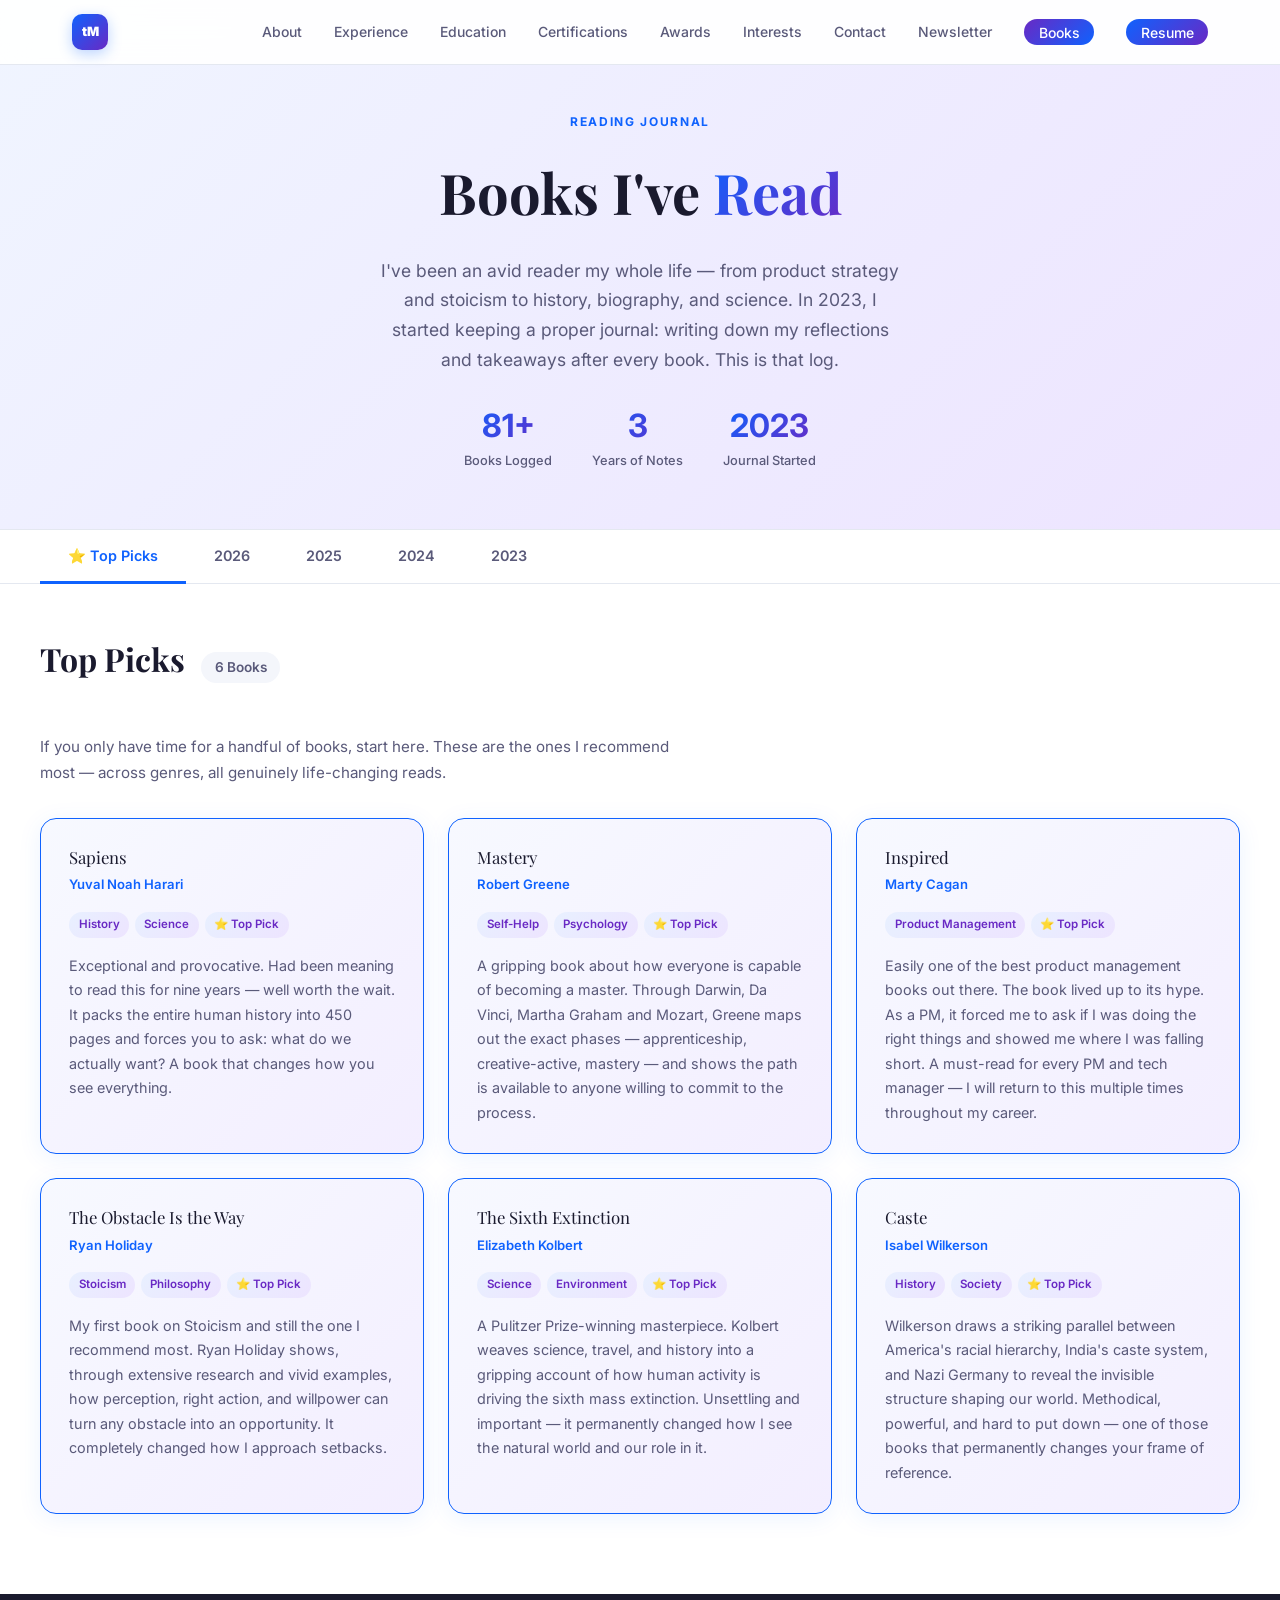
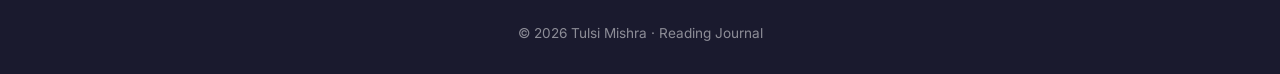
==== commit d8413696: "Visual refresh: colorful sections, logo badge, aurora avatar ring, wave dividers - Logo: Replace pla" ====
--- a/books.html
+++ b/books.html
@@ -3,7 +3,7 @@
 <head>
   <meta charset="UTF-8" />
   <meta name="viewport" content="width=device-width, initial-scale=1.0" />
-  <title>Reading Journal — Tulsi Mishra</title>
+  <title>Tulsi's Reading List 📚</title>
   <link rel="preconnect" href="https://fonts.googleapis.com" />
   <link rel="preconnect" href="https://fonts.gstatic.com" crossorigin />
   <link href="https://fonts.googleapis.com/css2?family=Inter:wght@300;400;500;600;700&family=Playfair+Display:wght@700&display=swap" rel="stylesheet" />
@@ -350,7 +350,7 @@
   <!-- NAV -->
   <nav id="navbar">
     <div class="nav-inner">
-      <a href="index.html" class="nav-logo">TM</a>
+      <a href="index.html" class="nav-logo"><span class="logo-badge">tM</span></a>
       <ul class="nav-links">
         <li><a href="index.html#about">About</a></li>
         <li><a href="index.html#experience">Experience</a></li>
@@ -391,25 +391,131 @@
   <!-- YEAR TABS -->
   <div class="year-tabs-wrap">
     <div class="year-tabs">
-      <button class="year-tab active" data-year="2026">2026</button>
+      <button class="year-tab active" data-year="recos">⭐ Top Picks</button>
+      <button class="year-tab" data-year="2026">2026</button>
       <button class="year-tab" data-year="2025">2025</button>
       <button class="year-tab" data-year="2024">2024</button>
       <button class="year-tab" data-year="2023">2023</button>
     </div>
   </div>
 
+  <!-- ===================== TOP PICKS ===================== -->
+  <section id="year-recos" class="year-section active">
+    <div class="container">
+      <div class="year-header">
+        <h2 class="year-title">Top Picks</h2>
+        <span class="year-count">6 Books</span>
+      </div>
+      <p style="font-size:0.95rem; color:var(--text-muted); margin-bottom:2rem; max-width:640px;">If you only have time for a handful of books, start here. These are the ones I recommend most — across genres, all genuinely life-changing reads.</p>
+      <div class="books-grid">
+
+        <div class="book-card" style="border-color: var(--primary); background: linear-gradient(135deg,#f7f9ff,#f3eeff);">
+          <div class="book-card-header">
+            <div class="book-title">Sapiens</div>
+            <div class="book-author">Yuval Noah Harari</div>
+          </div>
+          <div class="book-tags">
+            <span class="book-tag">History</span>
+            <span class="book-tag">Science</span>
+            <span class="book-tag">&#11088; Top Pick</span>
+          </div>
+          <div class="book-review">
+            <p>Exceptional and provocative. Had been meaning to read this for nine years — well worth the wait. It packs the entire human history into 450 pages and forces you to ask: what do we actually want? A book that changes how you see everything.</p>
+          </div>
+        </div>
+
+        <div class="book-card" style="border-color: var(--primary); background: linear-gradient(135deg,#f7f9ff,#f3eeff);">
+          <div class="book-card-header">
+            <div class="book-title">Mastery</div>
+            <div class="book-author">Robert Greene</div>
+          </div>
+          <div class="book-tags">
+            <span class="book-tag">Self-Help</span>
+            <span class="book-tag">Psychology</span>
+            <span class="book-tag">&#11088; Top Pick</span>
+          </div>
+          <div class="book-review">
+            <p>A gripping book about how everyone is capable of becoming a master. Through Darwin, Da Vinci, Martha Graham and Mozart, Greene maps out the exact phases — apprenticeship, creative-active, mastery — and shows the path is available to anyone willing to commit to the process.</p>
+          </div>
+        </div>
+
+        <div class="book-card" style="border-color: var(--primary); background: linear-gradient(135deg,#f7f9ff,#f3eeff);">
+          <div class="book-card-header">
+            <div class="book-title">Inspired</div>
+            <div class="book-author">Marty Cagan</div>
+          </div>
+          <div class="book-tags">
+            <span class="book-tag">Product Management</span>
+            <span class="book-tag">&#11088; Top Pick</span>
+          </div>
+          <div class="book-review">
+            <p>Easily one of the best product management books out there. The book lived up to its hype. As a PM, it forced me to ask if I was doing the right things and showed me where I was falling short. A must-read for every PM and tech manager — I will return to this multiple times throughout my career.</p>
+          </div>
+        </div>
+
+        <div class="book-card" style="border-color: var(--primary); background: linear-gradient(135deg,#f7f9ff,#f3eeff);">
+          <div class="book-card-header">
+            <div class="book-title">The Obstacle Is the Way</div>
+            <div class="book-author">Ryan Holiday</div>
+          </div>
+          <div class="book-tags">
+            <span class="book-tag">Stoicism</span>
+            <span class="book-tag">Philosophy</span>
+            <span class="book-tag">&#11088; Top Pick</span>
+          </div>
+          <div class="book-review">
+            <p>My first book on Stoicism and still the one I recommend most. Ryan Holiday shows, through extensive research and vivid examples, how perception, right action, and willpower can turn any obstacle into an opportunity. It completely changed how I approach setbacks.</p>
+          </div>
+        </div>
+
+        <div class="book-card" style="border-color: var(--primary); background: linear-gradient(135deg,#f7f9ff,#f3eeff);">
+          <div class="book-card-header">
+            <div class="book-title">The Sixth Extinction</div>
+            <div class="book-author">Elizabeth Kolbert</div>
+          </div>
+          <div class="book-tags">
+            <span class="book-tag">Science</span>
+            <span class="book-tag">Environment</span>
+            <span class="book-tag">&#11088; Top Pick</span>
+          </div>
+          <div class="book-review">
+            <p>A Pulitzer Prize-winning masterpiece. Kolbert weaves science, travel, and history into a gripping account of how human activity is driving the sixth mass extinction. Unsettling and important — it permanently changed how I see the natural world and our role in it.</p>
+          </div>
+        </div>
+
+        <div class="book-card" style="border-color: var(--primary); background: linear-gradient(135deg,#f7f9ff,#f3eeff);">
+          <div class="book-card-header">
+            <div class="book-title">Caste</div>
+            <div class="book-author">Isabel Wilkerson</div>
+          </div>
+          <div class="book-tags">
+            <span class="book-tag">History</span>
+            <span class="book-tag">Society</span>
+            <span class="book-tag">&#11088; Top Pick</span>
+          </div>
+          <div class="book-review">
+            <p>Wilkerson draws a striking parallel between America's racial hierarchy, India's caste system, and Nazi Germany to reveal the invisible structure shaping our world. Methodical, powerful, and hard to put down — one of those books that permanently changes your frame of reference.</p>
+          </div>
+        </div>
+
+      </div>
+    </div>
+  </section>
+
   <!-- ===================== 2026 ===================== -->
-  <section id="year-2026" class="year-section active">
+  <section id="year-2026" class="year-section">
     <div class="container">
       <div class="year-header">
         <h2 class="year-title">2026</h2>
         <span class="year-count">In Progress</span>
       </div>
+
       <div class="coming-soon-card">
         <span class="coming-soon-icon">&#128218;</span>
         <h3>First book yet to be picked up</h3>
         <p>The reading list for 2026 is still being decided. Check back soon — new adventures await.</p>
       </div>
+
     </div>
   </section>
 
--- a/style.css
+++ b/style.css
@@ -61,14 +61,34 @@
 }
 
 .nav-logo {
-  font-weight: 700;
-  font-size: 1.1rem;
-  color: var(--primary);
+  margin-right: auto;
+  display: flex;
+  align-items: center;
+  transition: var(--transition);
+}
+
+.logo-badge {
+  display: inline-flex;
+  align-items: center;
+  justify-content: center;
+  width: 36px;
+  height: 36px;
+  border-radius: 10px;
   background: linear-gradient(135deg, var(--primary), var(--accent));
-  -webkit-background-clip: text;
-  -webkit-text-fill-color: transparent;
-  background-clip: text;
-  margin-right: auto;
+  color: white;
+  -webkit-text-fill-color: white;
+  font-weight: 900;
+  font-size: 0.8rem;
+  letter-spacing: -0.5px;
+  font-family: var(--font);
+  box-shadow: 0 4px 14px rgba(15,98,254,0.28);
+  flex-shrink: 0;
+  transition: var(--transition);
+}
+
+.nav-logo:hover .logo-badge {
+  transform: rotate(-5deg) scale(1.1);
+  box-shadow: 0 6px 22px rgba(105,41,196,0.45);
 }
 
 .nav-links {
@@ -220,19 +240,20 @@
   width: 220px;
   height: 220px;
   border-radius: 50%;
-  background: linear-gradient(135deg, var(--primary), var(--accent));
+  background: conic-gradient(from 210deg, #0f62fe 0deg, #6929c4 100deg, #c026d3 180deg, #f97316 250deg, #eab308 300deg, #0f62fe 360deg);
   padding: 4px;
   position: absolute;
   top: 50%;
   left: 50%;
   transform: translate(-50%, -50%);
-  box-shadow: 0 20px 60px rgba(15,98,254,0.25);
-  animation: pulse-ring 3s ease-in-out infinite;
+  box-shadow: 0 20px 60px rgba(15,98,254,0.3);
+  animation: pulse-ring 4s ease-in-out infinite;
 }
 
 @keyframes pulse-ring {
-  0%, 100% { box-shadow: 0 20px 60px rgba(15,98,254,0.25); }
-  50% { box-shadow: 0 20px 80px rgba(105,41,196,0.4); }
+  0%,  100% { box-shadow: 0 20px 60px rgba(15,98,254,0.3); }
+  33%       { box-shadow: 0 20px 80px rgba(192,38,211,0.45); }
+  66%       { box-shadow: 0 20px 80px rgba(249,115,22,0.38); }
 }
 
 .avatar {
@@ -279,9 +300,12 @@
 
 .floating-card .fc-icon { font-size: 1.1rem; }
 
-.fc1 { top: 10%; left: -10%; animation-delay: 0s; }
-.fc2 { bottom: 15%; right: -8%; animation-delay: 1.3s; }
-.fc3 { top: 60%; left: -15%; animation-delay: 0.7s; }
+.fc1 { top: 3%;  left: -22%;  animation-delay: 0s; }    /* top-left:    PMP Certified */
+.fc4 { top: 3%;  right: -22%; animation-delay: 1.8s; }  /* top-right:   Avid Reader */
+.fc3 { top: 43%; left: -24%;  animation-delay: 0.7s; }  /* mid-left:    Product Leader */
+.fc2 { top: 43%; right: -22%; animation-delay: 1.3s; }  /* mid-right:   Cloud Expert */
+.fc5 { top: 76%; left: -20%;  animation-delay: 2.4s; }  /* bottom-left: Fitness Enthusiast */
+.fc6 { top: 76%; right: -22%; animation-delay: 3.1s; }  /* bottom-right: Dog Lover */
 
 @keyframes float {
   0%, 100% { transform: translateY(0px); }
@@ -1292,6 +1316,51 @@
 }
 
 /* ===========================
+   HERO BACKGROUND RADIAL GLOW
+   =========================== */
+#hero {
+  background:
+    radial-gradient(ellipse 900px 600px at 80% 35%, rgba(15,98,254,0.055) 0%, transparent 60%),
+    radial-gradient(ellipse 700px 500px at 10% 85%, rgba(105,41,196,0.065) 0%, transparent 60%),
+    white;
+}
+
+/* ===========================
+   SECTION COLOR PALETTE
+   =========================== */
+#about        { background: linear-gradient(160deg, #fafcff  0%, #f3eeff  100%); }
+#experience   { background: linear-gradient(160deg, #eef5ff  0%, #dce9ff  100%); }
+#education    { background: linear-gradient(160deg, #f0fdf5  0%, #e3f9ec  100%); }
+#certifications { background: linear-gradient(160deg, #f5f0ff 0%, #ede4ff 100%); }
+#awards       { background: linear-gradient(160deg, #fffbf0  0%, #fff3d4  100%); }
+#volunteer    { background: linear-gradient(160deg, #f0f9ff  0%, #dff0fe  100%); }
+#interests    { background: linear-gradient(160deg, #fff0f7  0%, #ffddf0  100%); }
+#stoic        { background: linear-gradient(160deg, #0d0d22  0%, #18083a  100%); }
+#ama          { background: linear-gradient(160deg, #fffef5  0%, #fff8e0  100%); }
+#contact      { background: linear-gradient(160deg, #eef4ff  0%, #ddeaff  100%); }
+
+/* Stoic dark section — override text colours */
+#stoic .section-title  { color: #ffffff; }
+#stoic .section-label  { color: #a78bfa; }
+#stoic .stoic-intro    { color: rgba(255,255,255,0.72); }
+
+/* ===========================
+   WAVE SECTION DIVIDERS
+   =========================== */
+.wave-sep {
+  display: block;
+  overflow: hidden;
+  line-height: 0;
+  margin: 0;
+  padding: 0;
+}
+.wave-sep svg {
+  display: block;
+  width: 100%;
+  height: 72px;
+}
+
+/* ===========================
    RESPONSIVE
    =========================== */
 @media (max-width: 1024px) {
@@ -1314,7 +1383,7 @@
   .hero-visual { width: 260px; height: 260px; }
   .avatar-ring { width: 160px; height: 160px; }
   .avatar { font-size: 2.5rem; }
-  .fc3 { display: none; }
+  .fc3, .fc4, .fc5, .fc6 { display: none; }
 
   .nav-links { display: none; }
   .nav-toggle { display: block; }
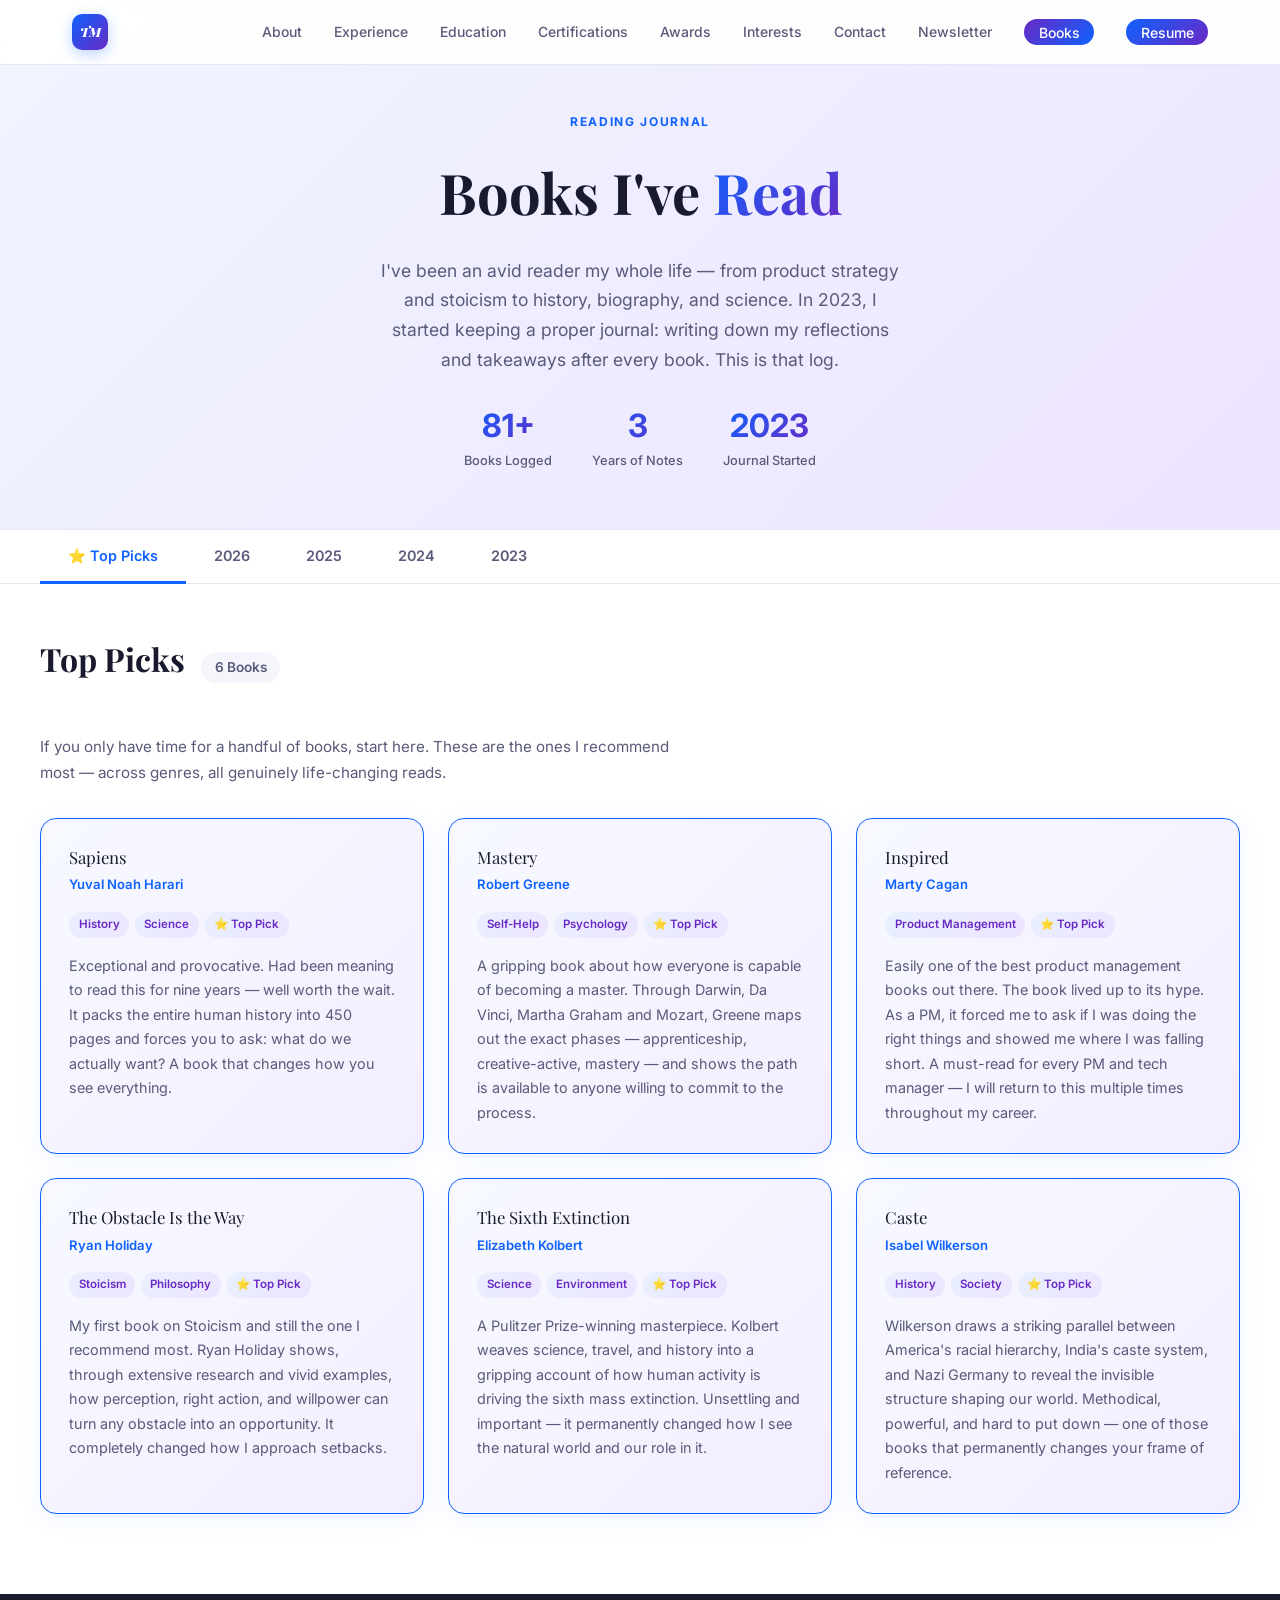
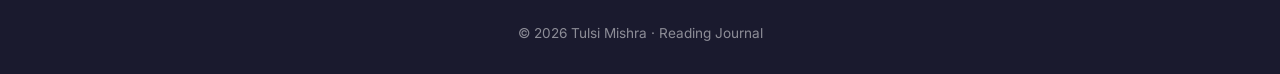
==== commit 66a11e6a: "Dark hero section + italic serif TM logo - Hero: dark navy/indigo background (matches stoic palette)" ====
--- a/books.html
+++ b/books.html
@@ -350,7 +350,7 @@
   <!-- NAV -->
   <nav id="navbar">
     <div class="nav-inner">
-      <a href="index.html" class="nav-logo"><span class="logo-badge">tM</span></a>
+      <a href="index.html" class="nav-logo"><span class="logo-badge">TM</span></a>
       <ul class="nav-links">
         <li><a href="index.html#about">About</a></li>
         <li><a href="index.html#experience">Experience</a></li>
--- a/style.css
+++ b/style.css
@@ -80,7 +80,8 @@
   font-weight: 900;
   font-size: 0.8rem;
   letter-spacing: -0.5px;
-  font-family: var(--font);
+  font-family: var(--font-display);
+  font-style: italic;
   box-shadow: 0 4px 14px rgba(15,98,254,0.28);
   flex-shrink: 0;
   transition: var(--transition);
@@ -1031,7 +1032,17 @@
   display: flex;
   flex-wrap: wrap;
   gap: 0.4rem;
-  margin-top: 1rem;
+  margin-top: 0.4rem;
+}
+
+.travel-group-hdr {
+  font-size: 0.7rem;
+  font-weight: 700;
+  letter-spacing: 0.09em;
+  text-transform: uppercase;
+  color: var(--text-muted);
+  margin-top: 0.9rem;
+  margin-bottom: 0;
 }
 
 .travel-tags span {
@@ -1316,13 +1327,33 @@
 }
 
 /* ===========================
-   HERO BACKGROUND RADIAL GLOW
+   HERO — DARK BACKGROUND
    =========================== */
 #hero {
   background:
-    radial-gradient(ellipse 900px 600px at 80% 35%, rgba(15,98,254,0.055) 0%, transparent 60%),
-    radial-gradient(ellipse 700px 500px at 10% 85%, rgba(105,41,196,0.065) 0%, transparent 60%),
-    white;
+    radial-gradient(ellipse 800px 500px at 75% 40%, rgba(105,41,196,0.18) 0%, transparent 55%),
+    radial-gradient(ellipse 600px 400px at 15% 70%, rgba(15,98,254,0.15) 0%, transparent 55%),
+    linear-gradient(160deg, #0d0d22 0%, #18083a 100%);
+}
+
+/* Hero text on dark bg */
+#hero h1                { color: #ffffff; }
+#hero .hero-sub         { color: rgba(255,255,255,0.76); }
+#hero .hero-meta        { color: rgba(255,255,255,0.60); }
+#hero .hero-badge {
+  background: rgba(255,255,255,0.10);
+  color: rgba(255,255,255,0.88);
+  border: 1px solid rgba(255,255,255,0.18);
+}
+#hero .btn-outline {
+  background: rgba(255,255,255,0.08);
+  border-color: rgba(255,255,255,0.3);
+  color: white;
+}
+#hero .btn-outline:hover {
+  background: rgba(255,255,255,0.16);
+  border-color: white;
+  color: white;
 }
 
 /* ===========================
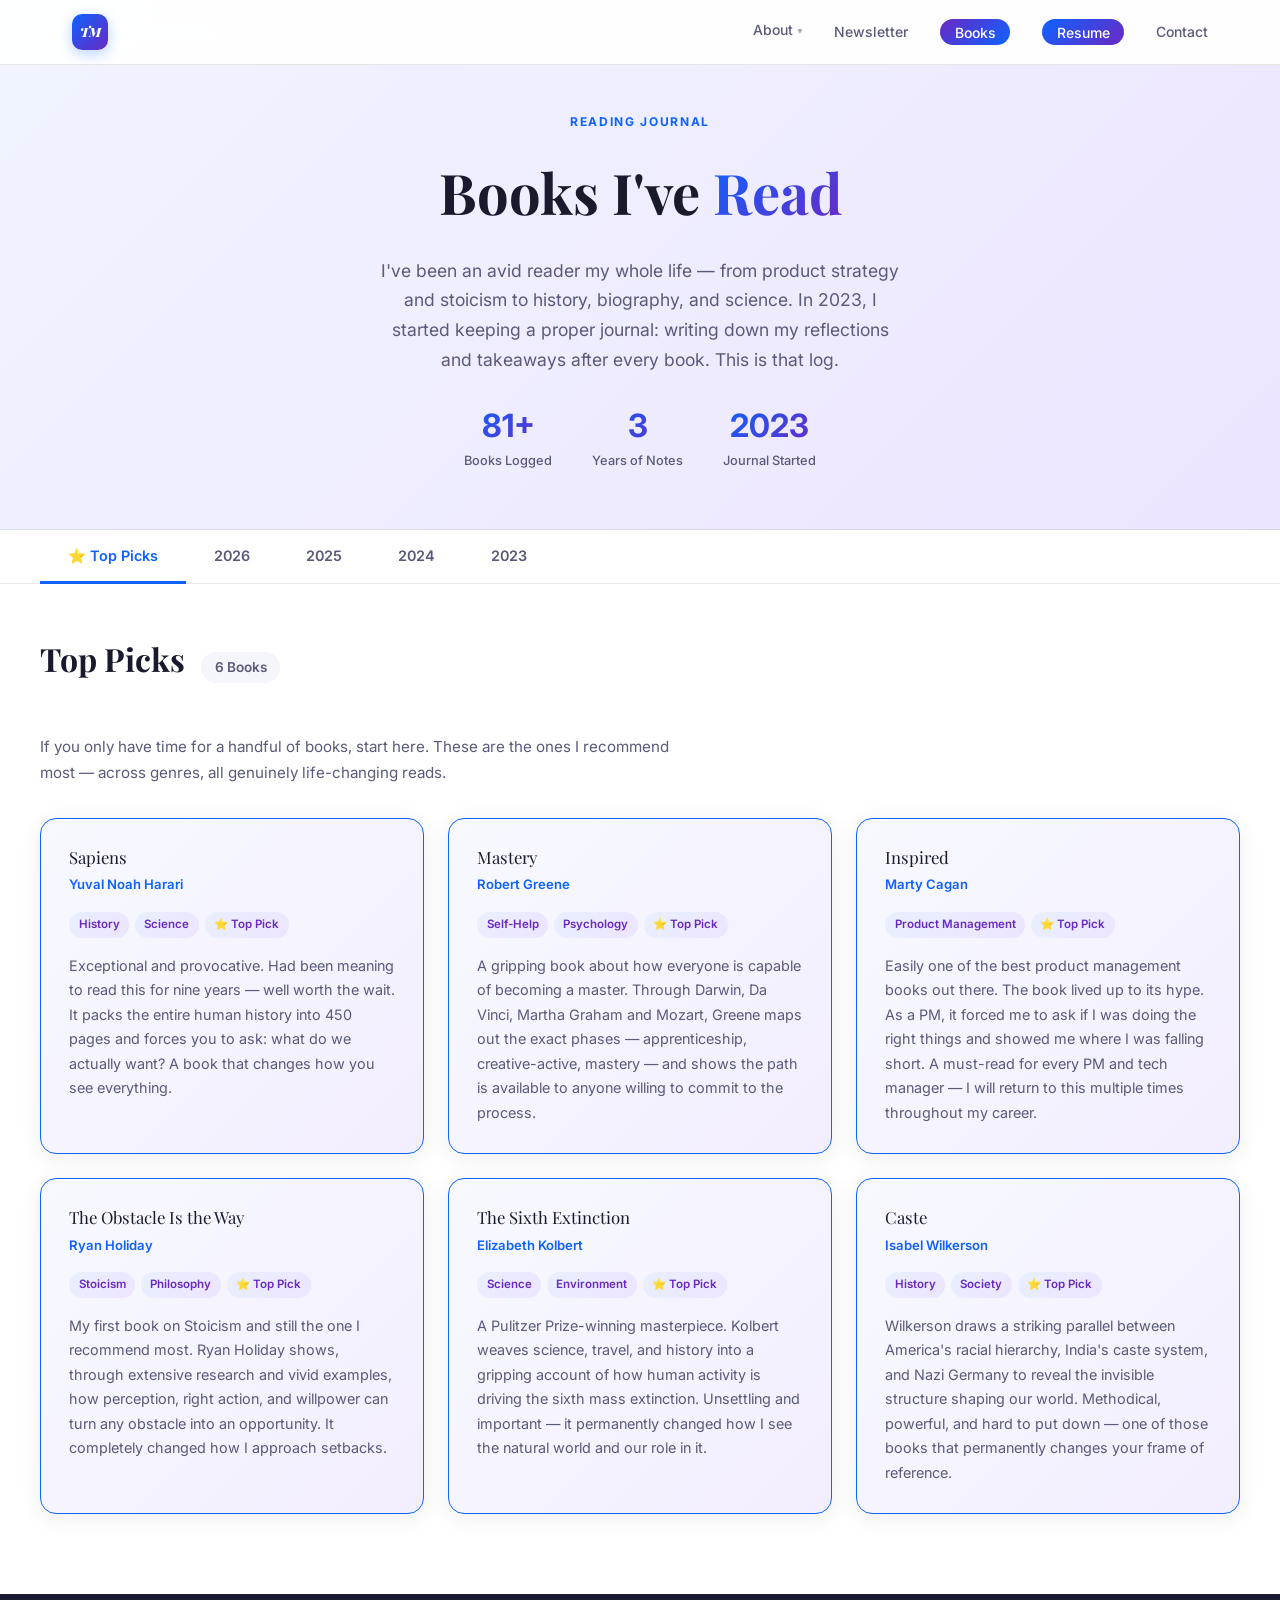
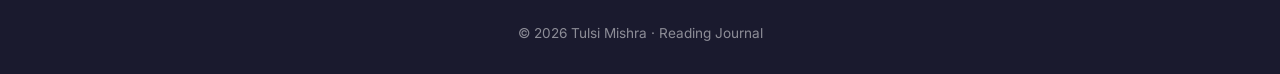
==== commit 25daa522: "Nav dropdown, testimonials page, border/card polish, interests cleanup - Add About dropdown nav (Exp" ====
--- a/books.html
+++ b/books.html
@@ -352,16 +352,22 @@
     <div class="nav-inner">
       <a href="index.html" class="nav-logo"><span class="logo-badge">TM</span></a>
       <ul class="nav-links">
-        <li><a href="index.html#about">About</a></li>
-        <li><a href="index.html#experience">Experience</a></li>
-        <li><a href="index.html#education">Education</a></li>
-        <li><a href="index.html#certifications">Certifications</a></li>
-        <li><a href="index.html#awards">Awards</a></li>
-        <li><a href="index.html#interests">Interests</a></li>
-        <li><a href="index.html#contact">Contact</a></li>
+        <li class="nav-dropdown">
+          <a href="index.html#about">About <span class="nav-arrow">▾</span></a>
+          <ul class="nav-dropdown-menu">
+            <li><a href="index.html#about">About Me</a></li>
+            <li><a href="index.html#experience">Experience</a></li>
+            <li><a href="index.html#education">Education</a></li>
+            <li><a href="index.html#certifications">Certifications</a></li>
+            <li><a href="index.html#awards">Awards</a></li>
+            <li><a href="index.html#interests">Interests</a></li>
+            <li><a href="testimonials.html" target="_blank">Testimonials</a></li>
+          </ul>
+        </li>
         <li><a href="newsletter.html" target="_blank">Newsletter</a></li>
         <li><a href="books.html" class="nav-resume-btn" style="background:linear-gradient(135deg,var(--accent),var(--primary));">Books</a></li>
         <li><a href="resume.html" target="_blank" class="nav-resume-btn">Resume</a></li>
+        <li><a href="index.html#contact">Contact</a></li>
       </ul>
       <button class="nav-toggle" aria-label="Toggle menu">&#9776;</button>
     </div>
--- a/style.css
+++ b/style.css
@@ -11,9 +11,9 @@
   --text-muted: #5a5a7a;
   --bg: #ffffff;
   --bg-alt: #f4f6fb;
-  --border: #e4e8f0;
-  --shadow: 0 4px 24px rgba(15,98,254,0.08);
-  --shadow-lg: 0 12px 48px rgba(15,98,254,0.14);
+  --border: rgba(0,0,0,0.09);
+  --shadow: 0 4px 24px rgba(0,0,0,0.07);
+  --shadow-lg: 0 12px 48px rgba(0,0,0,0.12);
   --radius: 16px;
   --radius-sm: 8px;
   --font: 'Inter', system-ui, sans-serif;
@@ -122,6 +122,89 @@
 
 .nav-toggle { display: none; }
 
+/* Dropdown */
+.nav-dropdown { position: relative; }
+
+.nav-dropdown > a {
+  display: flex;
+  align-items: center;
+  gap: 0.3rem;
+}
+
+.nav-arrow {
+  font-size: 0.6rem;
+  opacity: 0.55;
+  transition: transform 0.22s;
+  line-height: 1;
+  margin-top: 1px;
+}
+
+.nav-dropdown:hover > a .nav-arrow { transform: rotate(180deg); }
+
+.nav-dropdown-menu {
+  position: absolute;
+  top: calc(100% + 14px);
+  left: 50%;
+  transform: translateX(-50%) translateY(-6px);
+  background: rgba(255,255,255,0.97);
+  backdrop-filter: blur(18px);
+  -webkit-backdrop-filter: blur(18px);
+  border: 1px solid var(--border);
+  border-radius: var(--radius-sm);
+  box-shadow: 0 8px 32px rgba(0,0,0,0.10);
+  padding: 0.45rem 0;
+  min-width: 192px;
+  list-style: none;
+  opacity: 0;
+  pointer-events: none;
+  transition: opacity 0.18s, transform 0.18s;
+  z-index: 1100;
+}
+
+/* little caret pointer */
+.nav-dropdown-menu::before {
+  content: '';
+  position: absolute;
+  top: -6px;
+  left: 50%;
+  transform: translateX(-50%);
+  border-left: 6px solid transparent;
+  border-right: 6px solid transparent;
+  border-bottom: 6px solid var(--border);
+}
+.nav-dropdown-menu::after {
+  content: '';
+  position: absolute;
+  top: -5px;
+  left: 50%;
+  transform: translateX(-50%);
+  border-left: 6px solid transparent;
+  border-right: 6px solid transparent;
+  border-bottom: 6px solid rgba(255,255,255,0.97);
+}
+
+.nav-dropdown:hover .nav-dropdown-menu {
+  opacity: 1;
+  pointer-events: auto;
+  transform: translateX(-50%) translateY(0);
+}
+
+.nav-dropdown-menu li a {
+  display: block;
+  padding: 0.45rem 1.2rem;
+  font-size: 0.84rem;
+  color: var(--text-muted);
+  white-space: nowrap;
+}
+
+.nav-dropdown-menu li a:hover {
+  color: var(--primary);
+  background: rgba(15,98,254,0.05);
+}
+
+/* suppress the underline animation on dropdown items */
+.nav-dropdown-menu li a::after { display: none !important; }
+
 /* ===========================
    HERO
    =========================== */
@@ -589,10 +672,6 @@
   box-shadow: var(--shadow-lg);
 }
 
-.edu-card.featured {
-  border-color: var(--primary);
-  background: linear-gradient(135deg, #f7f9ff, #f3eeff);
-}
 
 .edu-icon {
   font-size: 2rem;
@@ -732,10 +811,6 @@
   box-shadow: var(--shadow-lg);
 }
 
-.award-card.highlight {
-  background: linear-gradient(135deg, #f7f9ff, #f3eeff);
-  border-color: var(--primary);
-}
 
 .award-icon { font-size: 1.75rem; flex-shrink: 0; }
 
@@ -969,10 +1044,6 @@
   box-shadow: var(--shadow-lg);
 }
 
-.interest-card.highlight-card {
-  background: linear-gradient(135deg, #f0f5ff, #ede4ff);
-  border-color: var(--primary);
-}
 
 .interest-icon {
   font-size: 2.5rem;
@@ -1437,6 +1508,30 @@
   .two-col { grid-template-columns: 1fr; gap: 3rem; }
   .about-stats { grid-template-columns: repeat(2, 1fr); }
   .tl-header { flex-direction: column; gap: 0.5rem; }
+
+  /* Mobile dropdown — always visible, stacked inline */
+  .nav-dropdown-menu {
+    position: static;
+    opacity: 1;
+    pointer-events: auto;
+    transform: none;
+    box-shadow: none;
+    border: none;
+    border-left: 2px solid var(--border);
+    border-radius: 0;
+    background: transparent;
+    padding: 0.25rem 0 0.25rem 1rem;
+    min-width: unset;
+    margin-top: 0.25rem;
+  }
+  .nav-dropdown-menu::before,
+  .nav-dropdown-menu::after { display: none; }
+  .nav-dropdown-menu li a {
+    padding: 0.35rem 0;
+    font-size: 0.84rem;
+    background: transparent !important;
+  }
+  .nav-arrow { display: none; }
 }
 
 @media (max-width: 768px) {
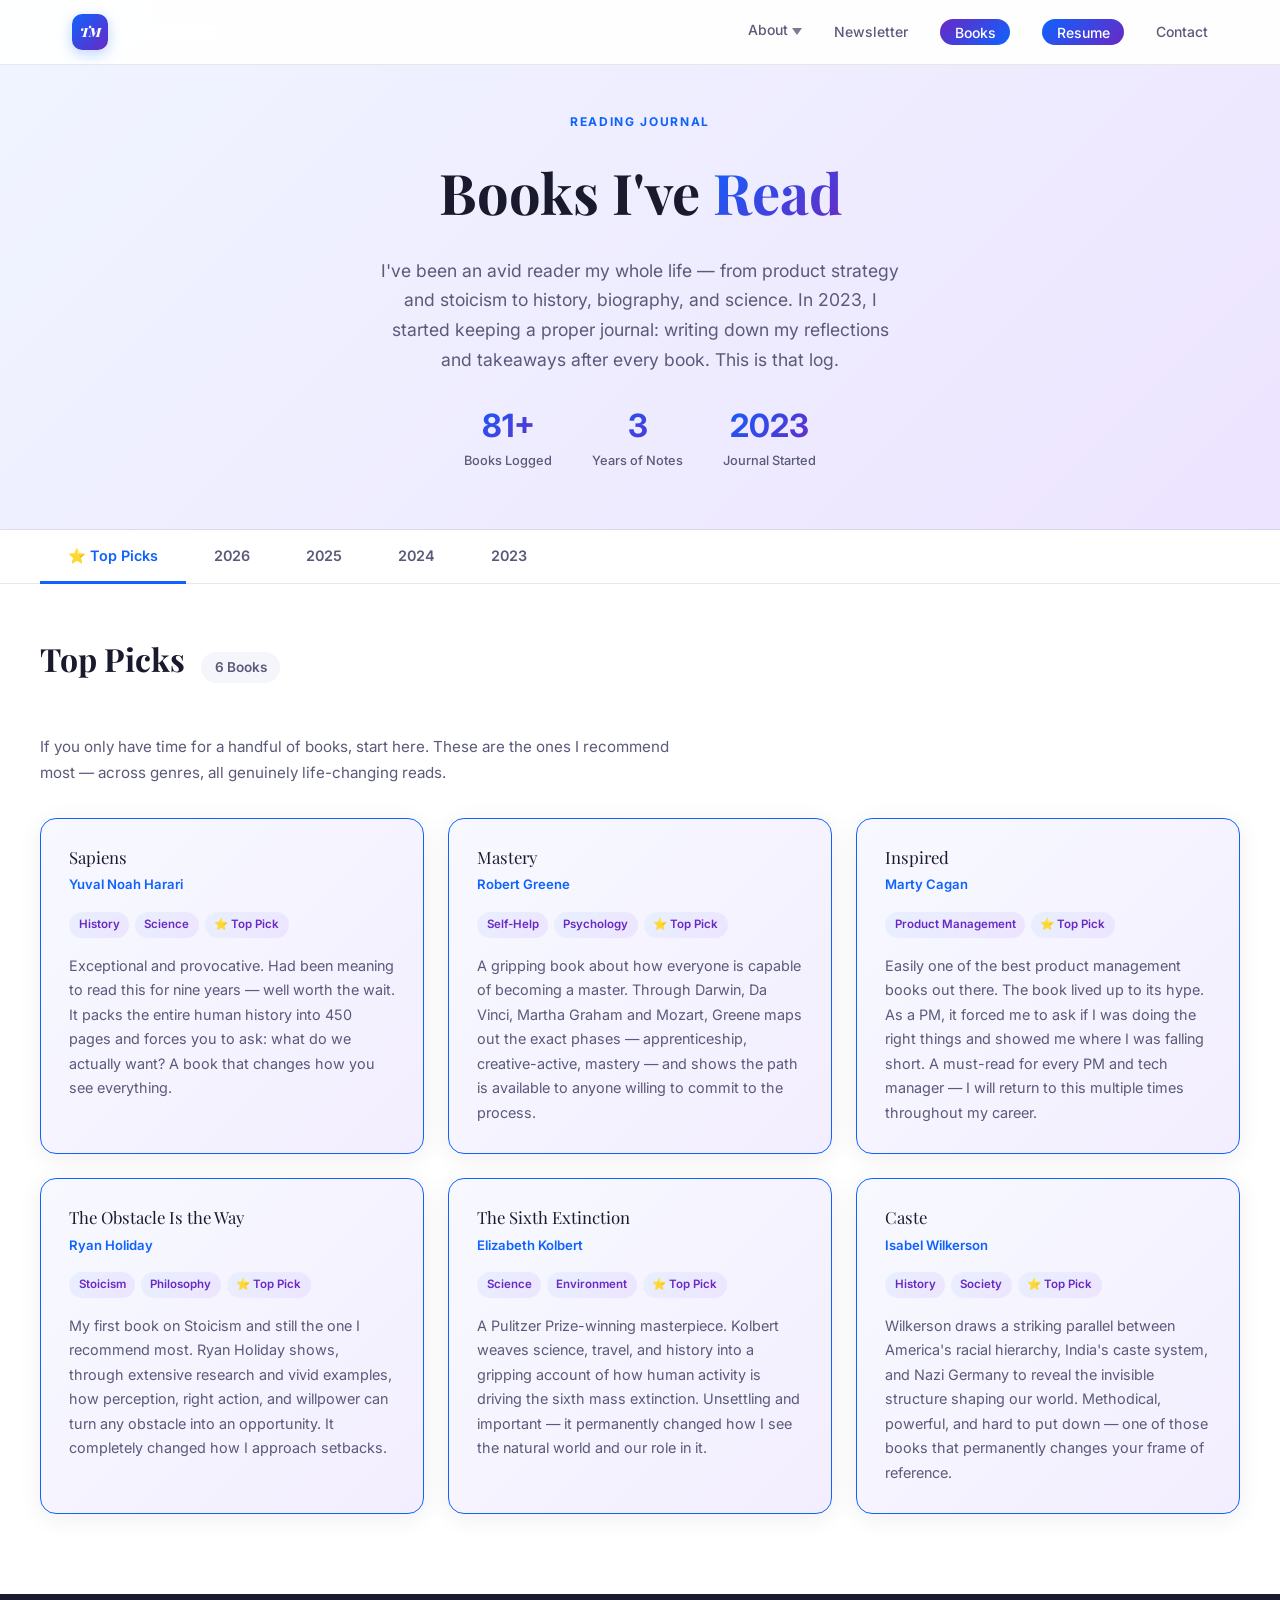
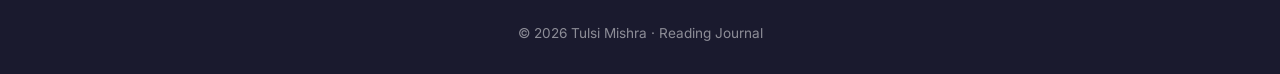
==== commit 639f9692: "Remove duplicate ▾ text arrow; enlarge CSS chevron The span had both the ▾ character AND the CSS bor" ====
--- a/books.html
+++ b/books.html
@@ -353,7 +353,7 @@
       <a href="index.html" class="nav-logo"><span class="logo-badge">TM</span></a>
       <ul class="nav-links">
         <li class="nav-dropdown">
-          <a href="index.html#about">About <span class="nav-arrow">▾</span></a>
+          <a href="index.html#about">About <span class="nav-arrow"></span></a>
           <ul class="nav-dropdown-menu">
             <li><a href="index.html#about">About Me</a></li>
             <li><a href="index.html#experience">Experience</a></li>
--- a/style.css
+++ b/style.css
@@ -132,18 +132,24 @@
 }
 
 .nav-arrow {
-  font-size: 0.6rem;
-  opacity: 0.55;
+  display: inline-block;
+  width: 0;
+  height: 0;
+  border-left: 5px solid transparent;
+  border-right: 5px solid transparent;
+  border-top: 7px solid currentColor;
+  opacity: 0.8;
   transition: transform 0.22s;
-  line-height: 1;
-  margin-top: 1px;
-}
-
-.nav-dropdown:hover > a .nav-arrow { transform: rotate(180deg); }
+  flex-shrink: 0;
+  margin-top: 3px;
+}
+
+.nav-dropdown:hover > a .nav-arrow { transform: rotate(180deg); opacity: 1; }
 
 .nav-dropdown-menu {
   position: absolute;
-  top: calc(100% + 14px);
+  /* Start at 100% — no gap — gap is created by padding-top so hover is unbroken */
+  top: 100%;
   left: 50%;
   transform: translateX(-50%) translateY(-6px);
   background: rgba(255,255,255,0.97);
@@ -152,20 +158,29 @@
   border: 1px solid var(--border);
   border-radius: var(--radius-sm);
   box-shadow: 0 8px 32px rgba(0,0,0,0.10);
-  padding: 0.45rem 0;
+  /* padding-top creates visual gap; transparent area keeps hover alive */
+  padding: 14px 0 0.45rem;
   min-width: 192px;
   list-style: none;
+  margin: 0;
   opacity: 0;
   pointer-events: none;
   transition: opacity 0.18s, transform 0.18s;
   z-index: 1100;
 }
 
-/* little caret pointer */
+/* Ensure no browser-default bullets or padding on nested list items */
+.nav-dropdown-menu li {
+  list-style: none;
+  margin: 0;
+  padding: 0;
+}
+
+/* little caret pointer — sits inside the padding-top gap */
 .nav-dropdown-menu::before {
   content: '';
   position: absolute;
-  top: -6px;
+  top: 8px;
   left: 50%;
   transform: translateX(-50%);
   border-left: 6px solid transparent;
@@ -175,7 +190,7 @@
 .nav-dropdown-menu::after {
   content: '';
   position: absolute;
-  top: -5px;
+  top: 9px;
   left: 50%;
   transform: translateX(-50%);
   border-left: 6px solid transparent;
@@ -368,28 +383,33 @@
 
 .floating-card {
   position: absolute;
-  background: white;
-  border: 1px solid var(--border);
-  border-radius: var(--radius-sm);
-  padding: 0.6rem 1rem;
-  font-size: 0.8rem;
+  /* Cloud-like: frosted glass pill */
+  background: rgba(255,255,255,0.82);
+  backdrop-filter: blur(12px);
+  -webkit-backdrop-filter: blur(12px);
+  border: 1px solid rgba(255,255,255,0.55);
+  border-radius: 999px;
+  padding: 0.55rem 1.1rem;
+  font-size: 0.78rem;
   font-weight: 600;
   display: flex;
   align-items: center;
-  gap: 0.5rem;
-  box-shadow: var(--shadow);
+  gap: 0.45rem;
+  box-shadow: 0 4px 20px rgba(0,0,0,0.10), 0 1px 4px rgba(0,0,0,0.06);
   animation: float 4s ease-in-out infinite;
   white-space: nowrap;
-}
-
-.floating-card .fc-icon { font-size: 1.1rem; }
-
-.fc1 { top: 3%;  left: -22%;  animation-delay: 0s; }    /* top-left:    PMP Certified */
-.fc4 { top: 3%;  right: -22%; animation-delay: 1.8s; }  /* top-right:   Avid Reader */
-.fc3 { top: 43%; left: -24%;  animation-delay: 0.7s; }  /* mid-left:    Product Leader */
-.fc2 { top: 43%; right: -22%; animation-delay: 1.3s; }  /* mid-right:   Cloud Expert */
-.fc5 { top: 76%; left: -20%;  animation-delay: 2.4s; }  /* bottom-left: Fitness Enthusiast */
-.fc6 { top: 76%; right: -22%; animation-delay: 3.1s; }  /* bottom-right: Dog Lover */
+  color: var(--text);
+}
+
+.floating-card .fc-icon { font-size: 1rem; }
+
+/* Pulled in closer to the circle (was -22% to -24%) */
+.fc1 { top: 3%;  left: -10%;  animation-delay: 0s; }    /* top-left:    PMP Certified */
+.fc4 { top: 3%;  right: -10%; animation-delay: 1.8s; }  /* top-right:   Avid Reader */
+.fc3 { top: 43%; left: -12%;  animation-delay: 0.7s; }  /* mid-left:    Product Leader */
+.fc2 { top: 43%; right: -10%; animation-delay: 1.3s; }  /* mid-right:   Cloud Expert */
+.fc5 { top: 76%; left: -8%;   animation-delay: 2.4s; }  /* bottom-left: Fitness Enthusiast */
+.fc6 { top: 76%; right: -10%; animation-delay: 3.1s; }  /* bottom-right: Dog Lover */
 
 @keyframes float {
   0%, 100% { transform: translateY(0px); }
@@ -1512,6 +1532,7 @@
   /* Mobile dropdown — always visible, stacked inline */
   .nav-dropdown-menu {
     position: static;
+    list-style: none;
     opacity: 1;
     pointer-events: auto;
     transform: none;
@@ -1524,6 +1545,7 @@
     min-width: unset;
     margin-top: 0.25rem;
   }
+  .nav-dropdown-menu li { list-style: none; }
   .nav-dropdown-menu::before,
   .nav-dropdown-menu::after { display: none; }
   .nav-dropdown-menu li a {
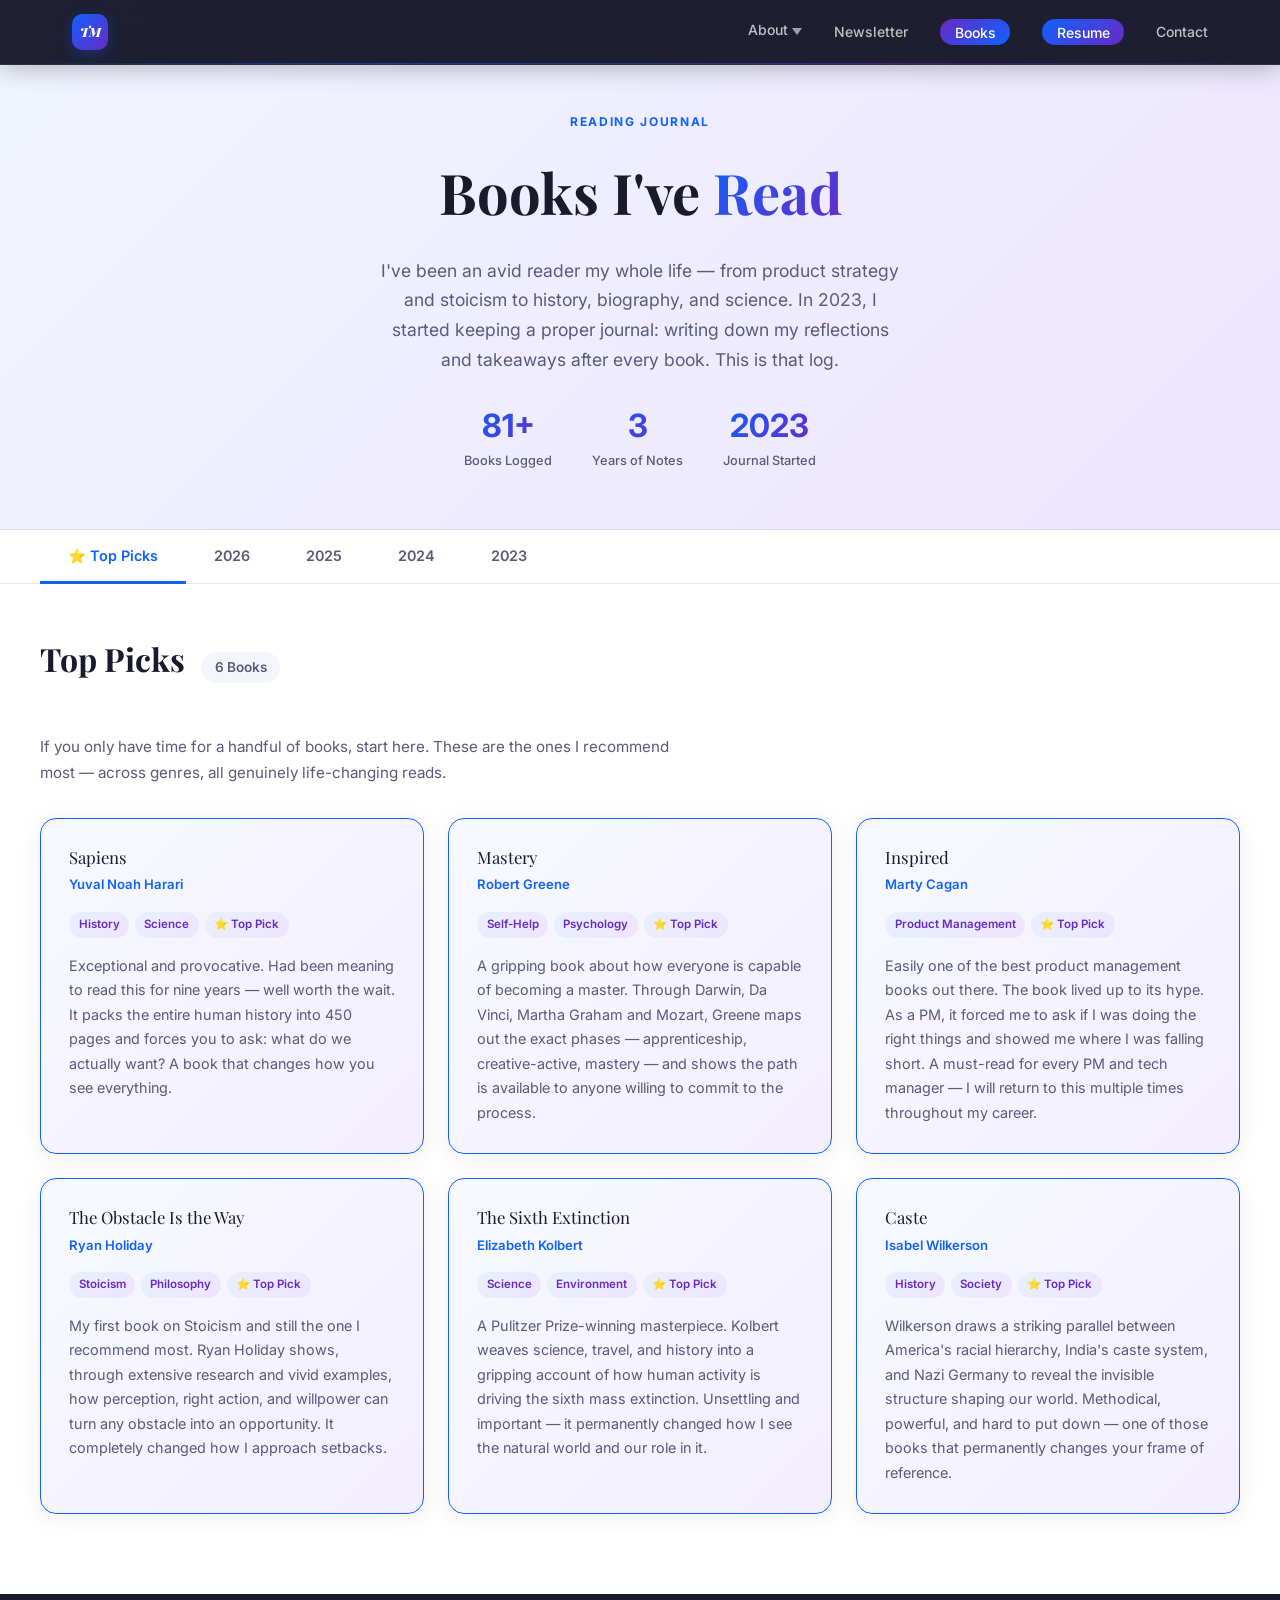
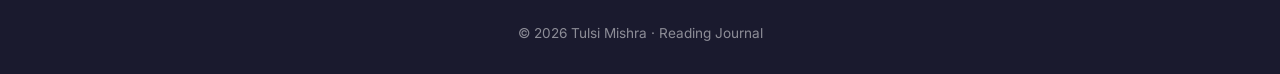
==== commit 28b7af37: "Bust CSS cache on all pages with ?v=2 Forces mobile browsers to fetch the latest style.css instead o" ====
--- a/books.html
+++ b/books.html
@@ -7,7 +7,7 @@
   <link rel="preconnect" href="https://fonts.googleapis.com" />
   <link rel="preconnect" href="https://fonts.gstatic.com" crossorigin />
   <link href="https://fonts.googleapis.com/css2?family=Inter:wght@300;400;500;600;700&family=Playfair+Display:wght@700&display=swap" rel="stylesheet" />
-  <link rel="stylesheet" href="style.css" />
+  <link rel="stylesheet" href="style.css?v=2" />
   <style>
     /* ===========================
        BOOKS PAGE SPECIFIC
--- a/style.css
+++ b/style.css
@@ -40,14 +40,32 @@
   position: fixed;
   top: 0; left: 0; right: 0;
   z-index: 1000;
-  background: rgba(255,255,255,0.92);
-  backdrop-filter: blur(16px);
-  border-bottom: 1px solid var(--border);
-  transition: var(--transition);
+  background: rgba(13,13,34,0.92);
+  backdrop-filter: blur(20px);
+  -webkit-backdrop-filter: blur(20px);
+  border-bottom: 1px solid rgba(255,255,255,0.08);
+  box-shadow: 0 4px 24px rgba(0,0,0,0.25);
+  transition: var(--transition);
+}
+
+/* Gradient accent separator line — makes navbar visually distinct from dark hero */
+#navbar::after {
+  content: '';
+  position: absolute;
+  bottom: 0; left: 0; right: 0;
+  height: 1.5px;
+  background: linear-gradient(90deg,
+    transparent,
+    rgba(15,98,254,0.55) 30%,
+    rgba(105,41,196,0.50) 70%,
+    transparent
+  );
+  pointer-events: none;
 }
 
 #navbar.scrolled {
-  box-shadow: 0 2px 24px rgba(0,0,0,0.08);
+  background: rgba(13,13,34,0.98);
+  box-shadow: 0 4px 28px rgba(0,0,0,0.35);
 }
 
 .nav-inner {
@@ -101,7 +119,7 @@
 .nav-links a {
   font-size: 0.875rem;
   font-weight: 500;
-  color: var(--text-muted);
+  color: rgba(255,255,255,0.72);
   transition: var(--transition);
   position: relative;
 }
@@ -117,7 +135,7 @@
   border-radius: 1px;
 }
 
-.nav-links a:hover { color: var(--primary); }
+.nav-links a:hover { color: #ffffff; }
 .nav-links a:hover::after { transform: scaleX(1); }
 
 .nav-toggle { display: none; }
@@ -383,19 +401,19 @@
 
 .floating-card {
   position: absolute;
-  /* Cloud-like: frosted glass pill */
-  background: rgba(255,255,255,0.82);
-  backdrop-filter: blur(12px);
-  -webkit-backdrop-filter: blur(12px);
-  border: 1px solid rgba(255,255,255,0.55);
+  /* Cloud-like: bright frosted glass pill */
+  background: rgba(255,255,255,0.92);
+  backdrop-filter: blur(16px);
+  -webkit-backdrop-filter: blur(16px);
+  border: 1px solid rgba(255,255,255,0.80);
   border-radius: 999px;
-  padding: 0.55rem 1.1rem;
-  font-size: 0.78rem;
-  font-weight: 600;
+  padding: 0.5rem 1rem;
+  font-size: 0.76rem;
+  font-weight: 700;
   display: flex;
   align-items: center;
-  gap: 0.45rem;
-  box-shadow: 0 4px 20px rgba(0,0,0,0.10), 0 1px 4px rgba(0,0,0,0.06);
+  gap: 0.4rem;
+  box-shadow: 0 8px 32px rgba(0,0,0,0.22), 0 2px 8px rgba(0,0,0,0.10), 0 0 0 1px rgba(255,255,255,0.5);
   animation: float 4s ease-in-out infinite;
   white-space: nowrap;
   color: var(--text);
@@ -403,13 +421,15 @@
 
 .floating-card .fc-icon { font-size: 1rem; }
 
-/* Pulled in closer to the circle (was -22% to -24%) */
-.fc1 { top: 3%;  left: -10%;  animation-delay: 0s; }    /* top-left:    PMP Certified */
-.fc4 { top: 3%;  right: -10%; animation-delay: 1.8s; }  /* top-right:   Avid Reader */
-.fc3 { top: 43%; left: -12%;  animation-delay: 0.7s; }  /* mid-left:    Product Leader */
-.fc2 { top: 43%; right: -10%; animation-delay: 1.3s; }  /* mid-right:   Cloud Expert */
-.fc5 { top: 76%; left: -8%;   animation-delay: 2.4s; }  /* bottom-left: Fitness Enthusiast */
-.fc6 { top: 76%; right: -10%; animation-delay: 3.1s; }  /* bottom-right: Dog Lover */
+/* Clock positions on ring (220px r=110, center 180,180 of 360px container)
+   Spread vertically: 11/1 o'clock (top), 9/3 o'clock (mid), 7/5 o'clock (bottom)
+   ~26% vertical gap between each row = ~60px breathing room between cards */
+.fc1 { top: 18%;  left: -2%;   animation-delay: 0s; }    /* 11 o'clock:  Lifelong Learner */
+.fc4 { top: 18%;  right: -3%;  animation-delay: 1.8s; }  /* 1 o'clock:   Avid Reader */
+.fc3 { top: 44%;  left: -17%;  animation-delay: 0.7s; }  /* 9 o'clock:   Product Leader */
+.fc2 { top: 44%;  right: -14%; animation-delay: 1.3s; }  /* 3 o'clock:   Cloud Expert */
+.fc5 { top: 70%;  left: -9%;   animation-delay: 2.4s; }  /* 7 o'clock:   Fitness Enthusiast */
+.fc6 { top: 70%;  right: -2%;  animation-delay: 3.1s; }  /* 5 o'clock:   Dog Lover */
 
 @keyframes float {
   0%, 100% { transform: translateY(0px); }
@@ -1399,7 +1419,7 @@
   background: none;
   border: none;
   font-size: 1.4rem;
-  color: var(--text);
+  color: rgba(255,255,255,0.85);
   cursor: pointer;
 }
 
@@ -1421,10 +1441,7 @@
    HERO — DARK BACKGROUND
    =========================== */
 #hero {
-  background:
-    radial-gradient(ellipse 800px 500px at 75% 40%, rgba(105,41,196,0.18) 0%, transparent 55%),
-    radial-gradient(ellipse 600px 400px at 15% 70%, rgba(15,98,254,0.15) 0%, transparent 55%),
-    linear-gradient(160deg, #0d0d22 0%, #18083a 100%);
+  background: linear-gradient(160deg, #0d0d22 0%, #18083a 100%);
 }
 
 /* Hero text on dark bg */
@@ -1520,6 +1537,14 @@
     border-bottom: 1px solid var(--border);
     box-shadow: 0 8px 32px rgba(0,0,0,0.08);
     gap: 1.25rem;
+  }
+
+  /* Mobile menu is white — override global white link color back to dark */
+  .nav-links.open a {
+    color: var(--text-muted);
+  }
+  .nav-links.open a:hover {
+    color: var(--primary);
   }
 
   .edu-grid { grid-template-columns: 1fr; }
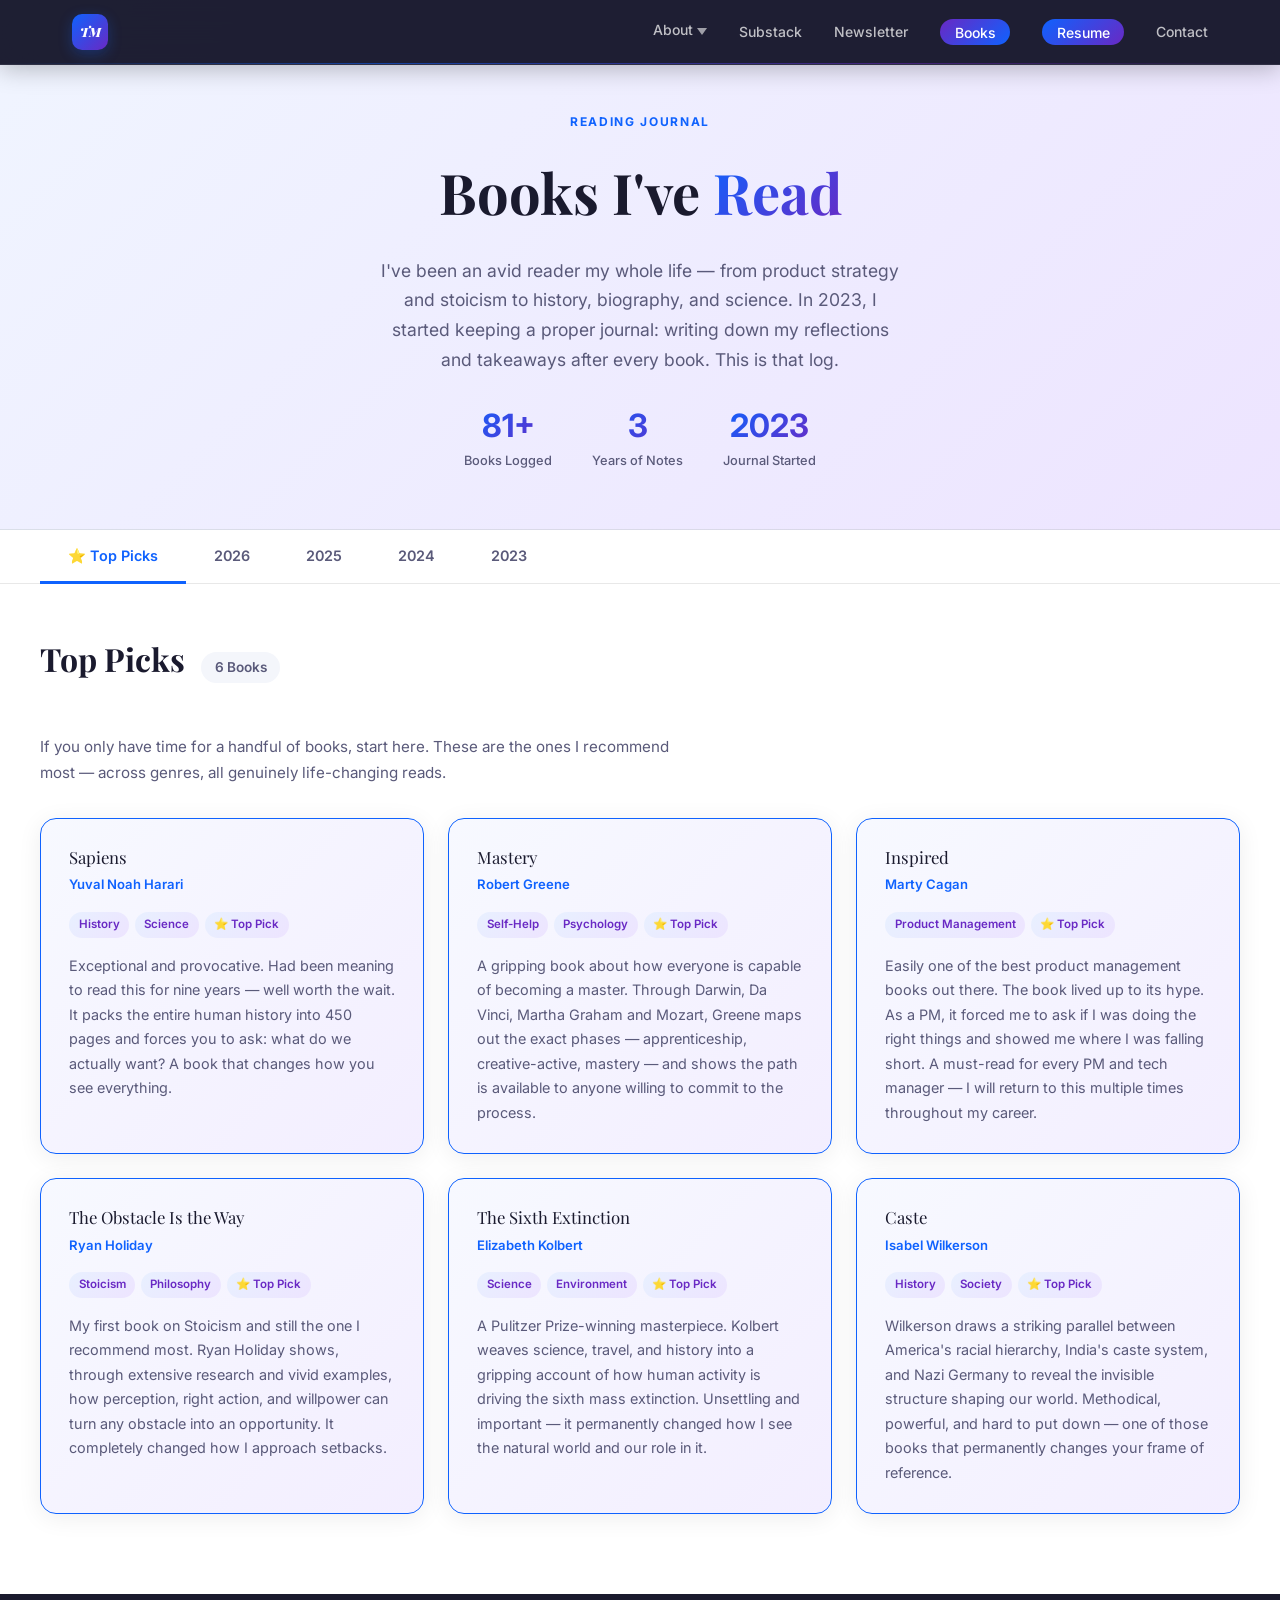
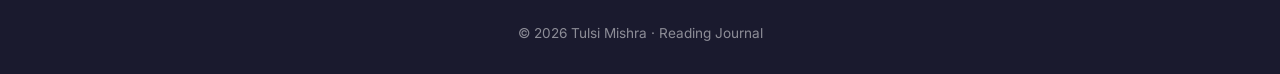
==== commit 46289bf4: "Open all nav links in same window; add Substack to sub-page navbars Co-Authored-By: Claude Sonnet 4." ====
--- a/books.html
+++ b/books.html
@@ -2,6 +2,7 @@
 <html lang="en">
 <head>
   <meta charset="UTF-8" />
+  <link rel="icon" type="image/svg+xml" href="data:image/svg+xml,<svg xmlns='http://www.w3.org/2000/svg' viewBox='0 0 100 100'><rect width='100' height='100' rx='18' fill='%237c6af7'/><text x='50' y='54' font-family='Inter,sans-serif' font-weight='800' font-size='42' fill='white' text-anchor='middle' dominant-baseline='middle'>TM</text></svg>" />
   <meta name="viewport" content="width=device-width, initial-scale=1.0" />
   <title>Tulsi's Reading List 📚</title>
   <link rel="preconnect" href="https://fonts.googleapis.com" />
@@ -361,12 +362,13 @@
             <li><a href="index.html#certifications">Certifications</a></li>
             <li><a href="index.html#awards">Awards</a></li>
             <li><a href="index.html#interests">Interests</a></li>
-            <li><a href="testimonials.html" target="_blank">Testimonials</a></li>
+            <li><a href="testimonials.html">Testimonials</a></li>
           </ul>
         </li>
-        <li><a href="newsletter.html" target="_blank">Newsletter</a></li>
+        <li><a href="posts.html">Substack</a></li>
+        <li><a href="newsletter.html">Newsletter</a></li>
         <li><a href="books.html" class="nav-resume-btn" style="background:linear-gradient(135deg,var(--accent),var(--primary));">Books</a></li>
-        <li><a href="resume.html" target="_blank" class="nav-resume-btn">Resume</a></li>
+        <li><a href="resume.html" class="nav-resume-btn">Resume</a></li>
         <li><a href="index.html#contact">Contact</a></li>
       </ul>
       <button class="nav-toggle" aria-label="Toggle menu">&#9776;</button>
--- a/style.css
+++ b/style.css
@@ -499,9 +499,9 @@
 
 .about-gallery img {
   width: 100%;
-  height: 140px;
+  height: 210px;
   object-fit: cover;
-  object-position: center 40%;
+  object-position: center center;
   border-radius: var(--radius);
   box-shadow: var(--shadow);
   transition: transform 0.3s ease;
@@ -515,7 +515,14 @@
 
 /* Show faces at top of frame */
 .about-gallery img.face-top {
-  object-position: center top;
+  object-position: center 20%;
+}
+
+/* Portrait photo (dogs) — show full image without cropping sides */
+.about-gallery img.portrait {
+  object-fit: contain;
+  object-position: center center;
+  background: #f0f0f8;
 }
 
 .about-stats-mini {
@@ -1179,9 +1186,9 @@
 .travel-photos img,
 .gym-photos img {
   width: 100%;
-  height: 90px;
+  height: 140px;
   object-fit: cover;
-  object-position: center 30%;
+  object-position: center center;
   display: block;
   transition: transform 0.3s ease;
 }
@@ -1583,7 +1590,7 @@
 
 @media (max-width: 768px) {
   .about-gallery { grid-template-columns: repeat(4, 1fr); }
-  .about-gallery img { height: 110px; }
+  .about-gallery img { height: 160px; }
 }
 
 @media (max-width: 480px) {
@@ -1595,7 +1602,7 @@
   .stoic-pillars { grid-template-columns: repeat(2, 1fr); }
   .gym-photos { grid-template-columns: 1fr; }
   .about-gallery { grid-template-columns: repeat(2, 1fr); }
-  .about-gallery img { height: 100px; }
+  .about-gallery img { height: 160px; }
 }
 
 @media (max-width: 1024px) {
